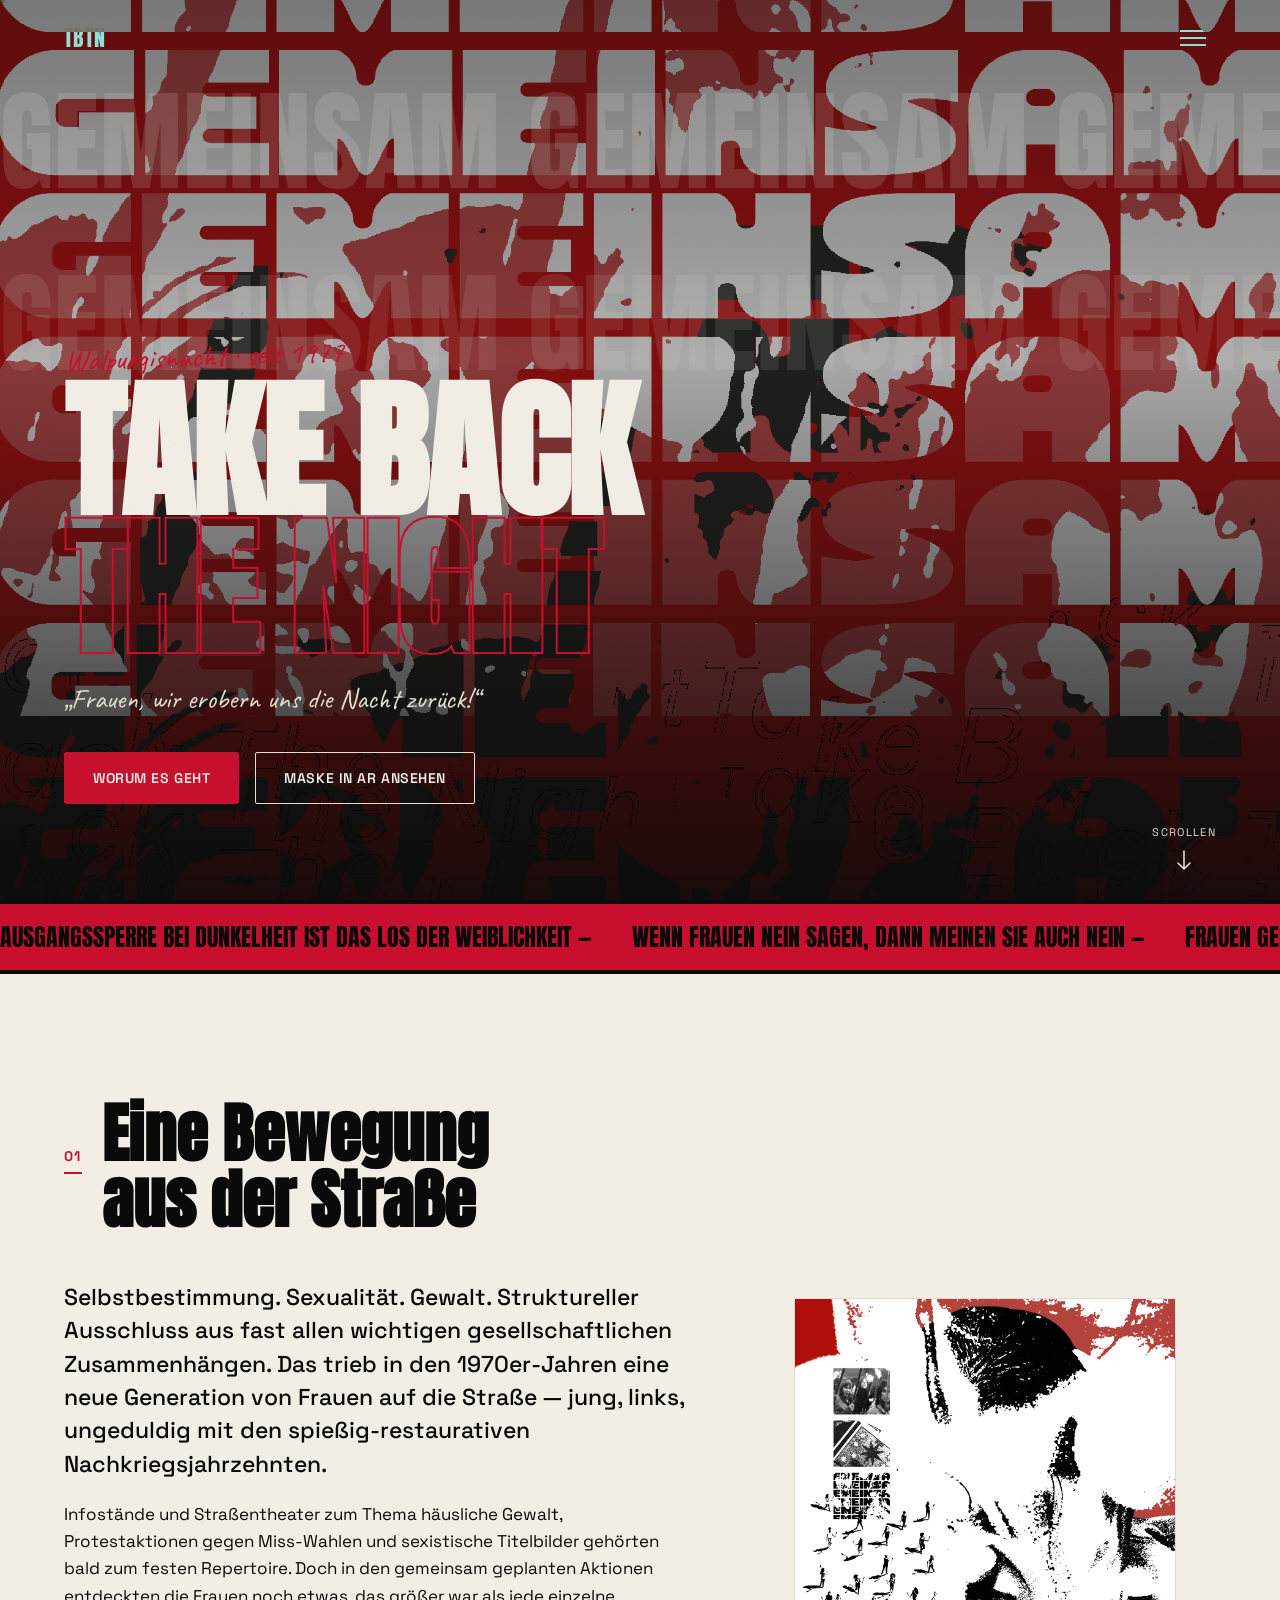
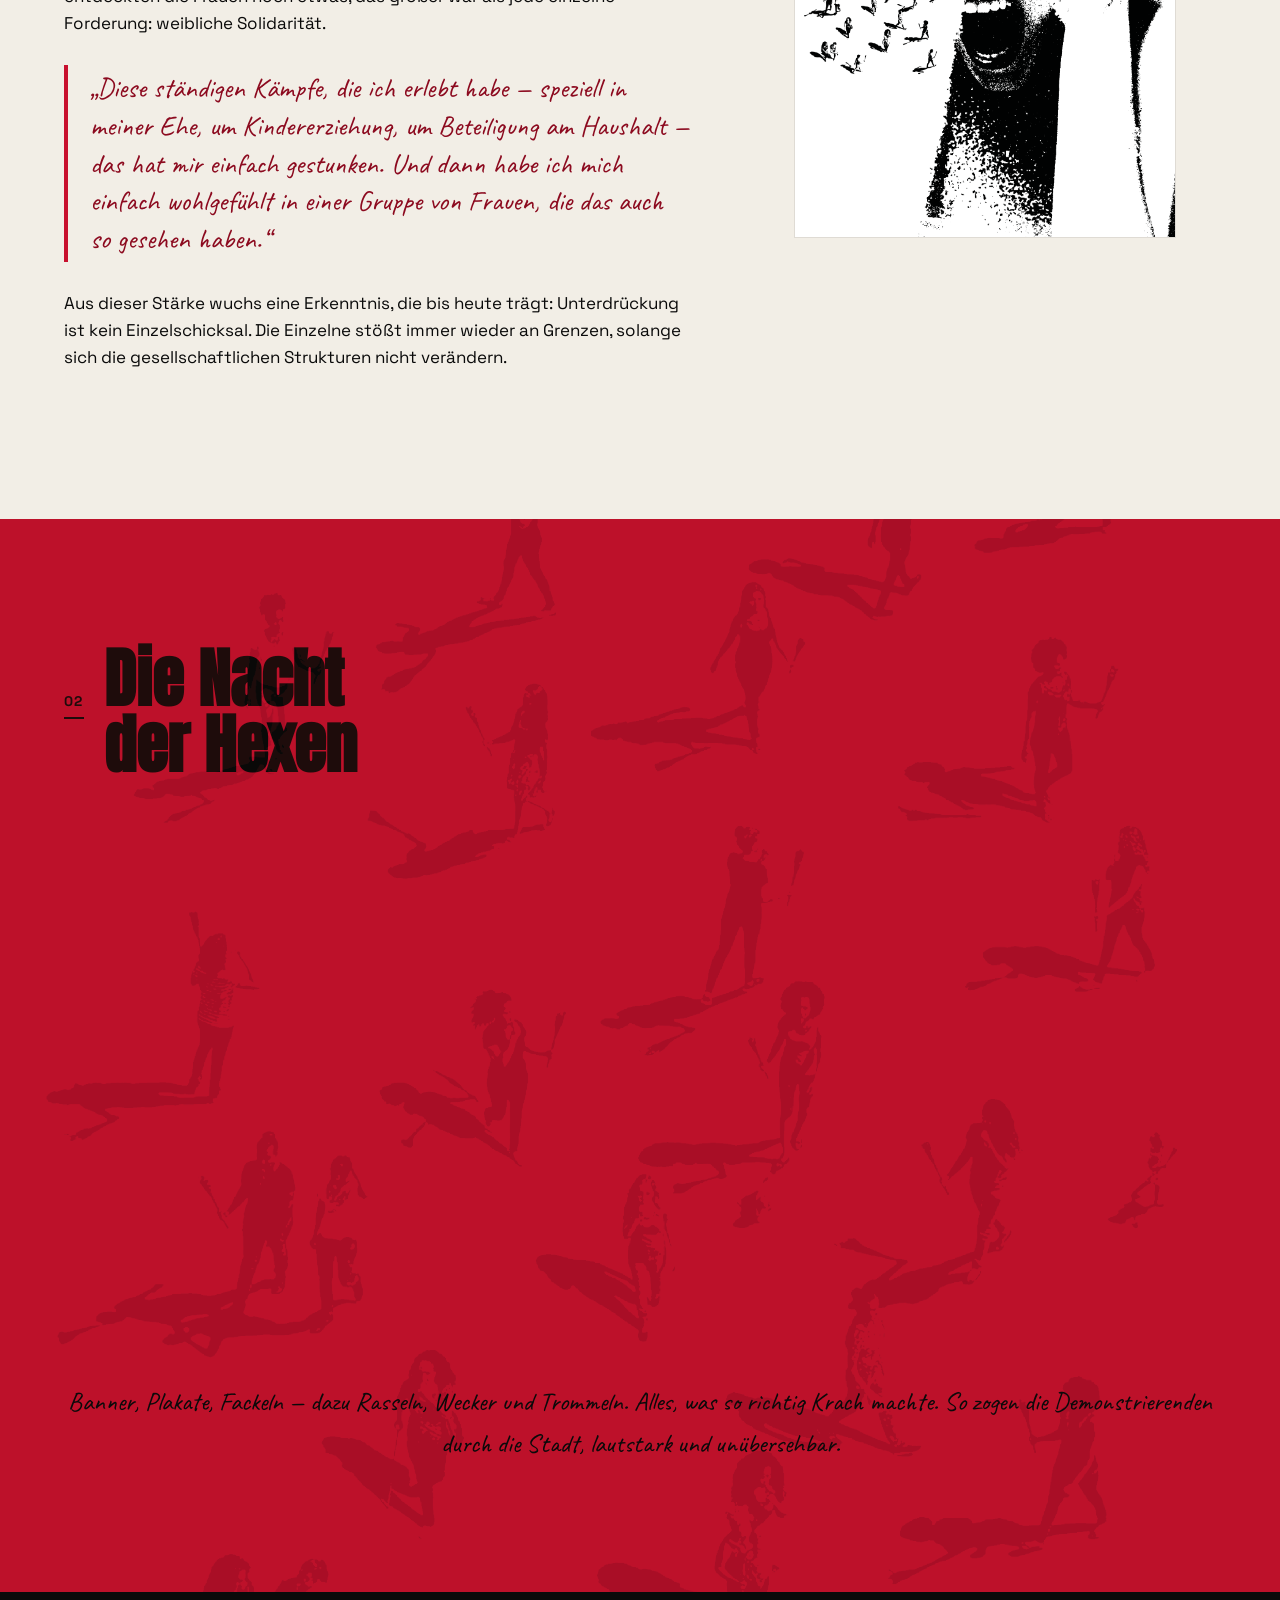
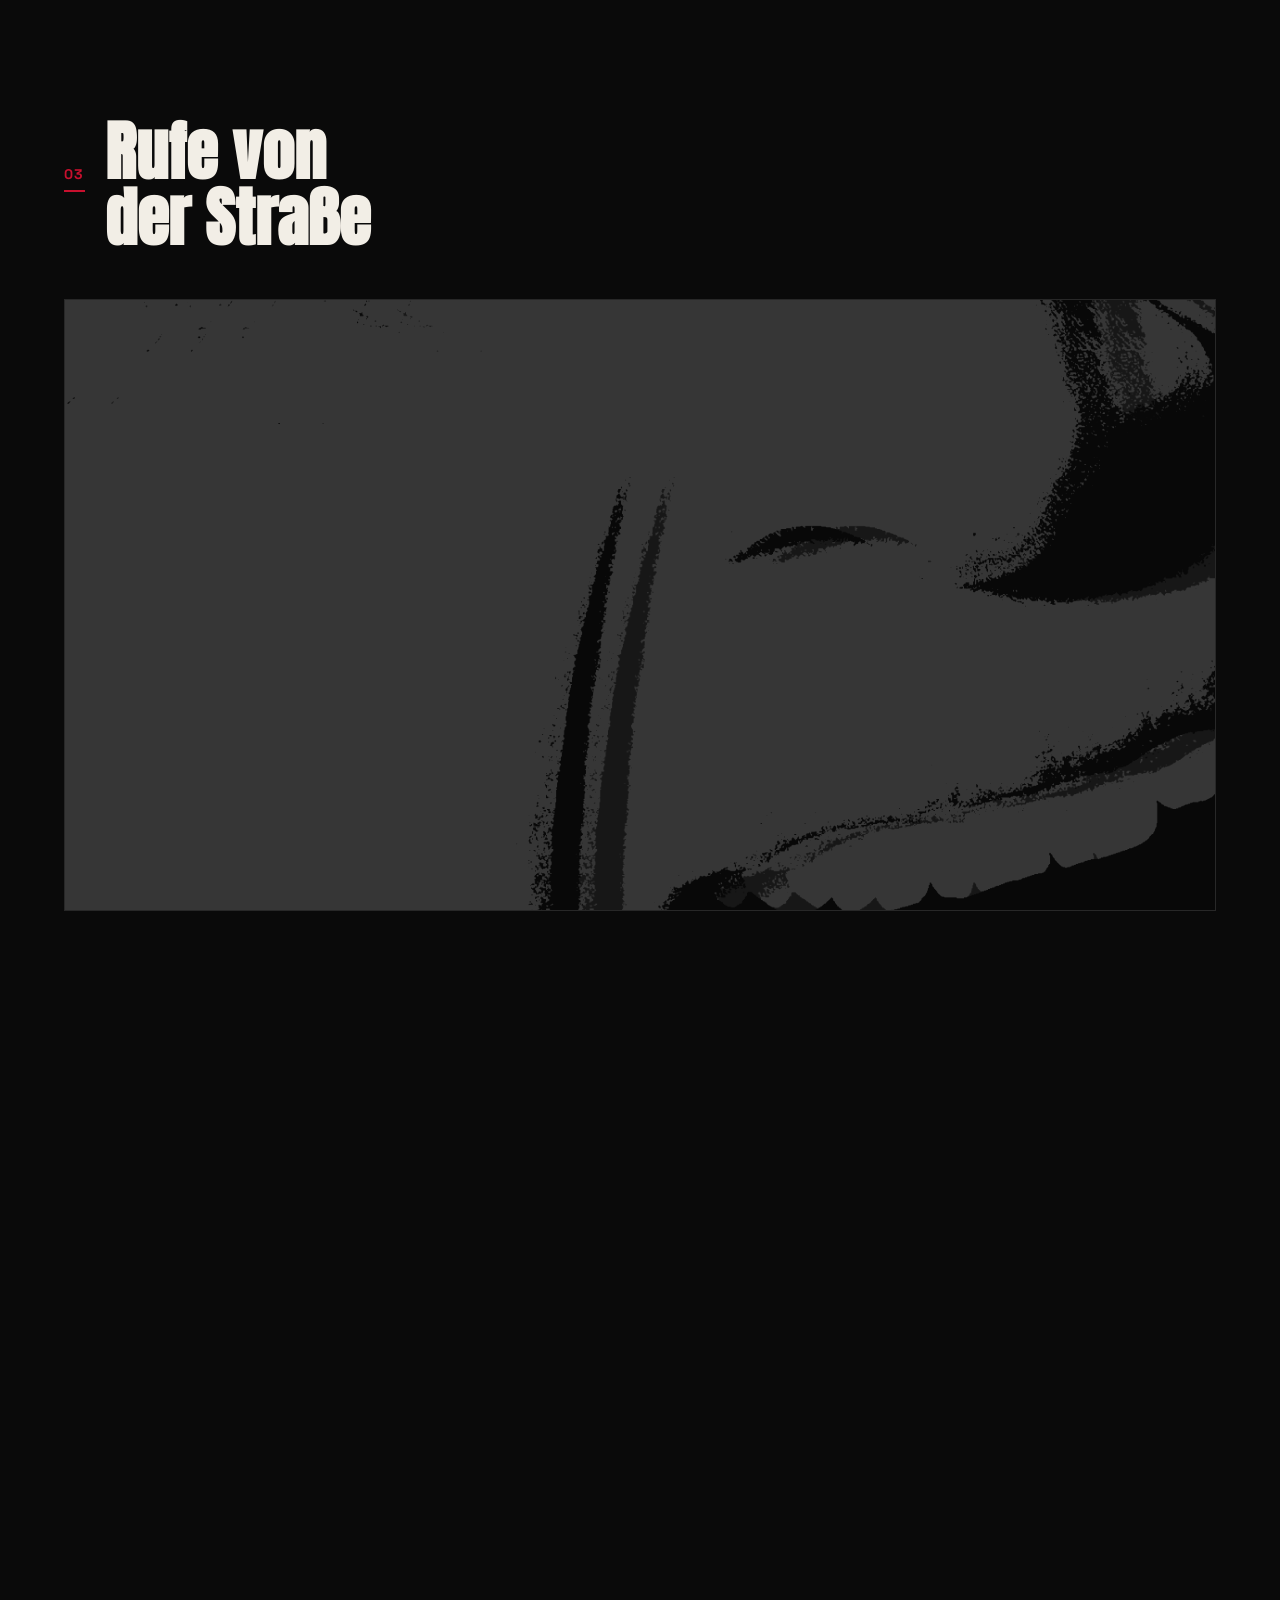
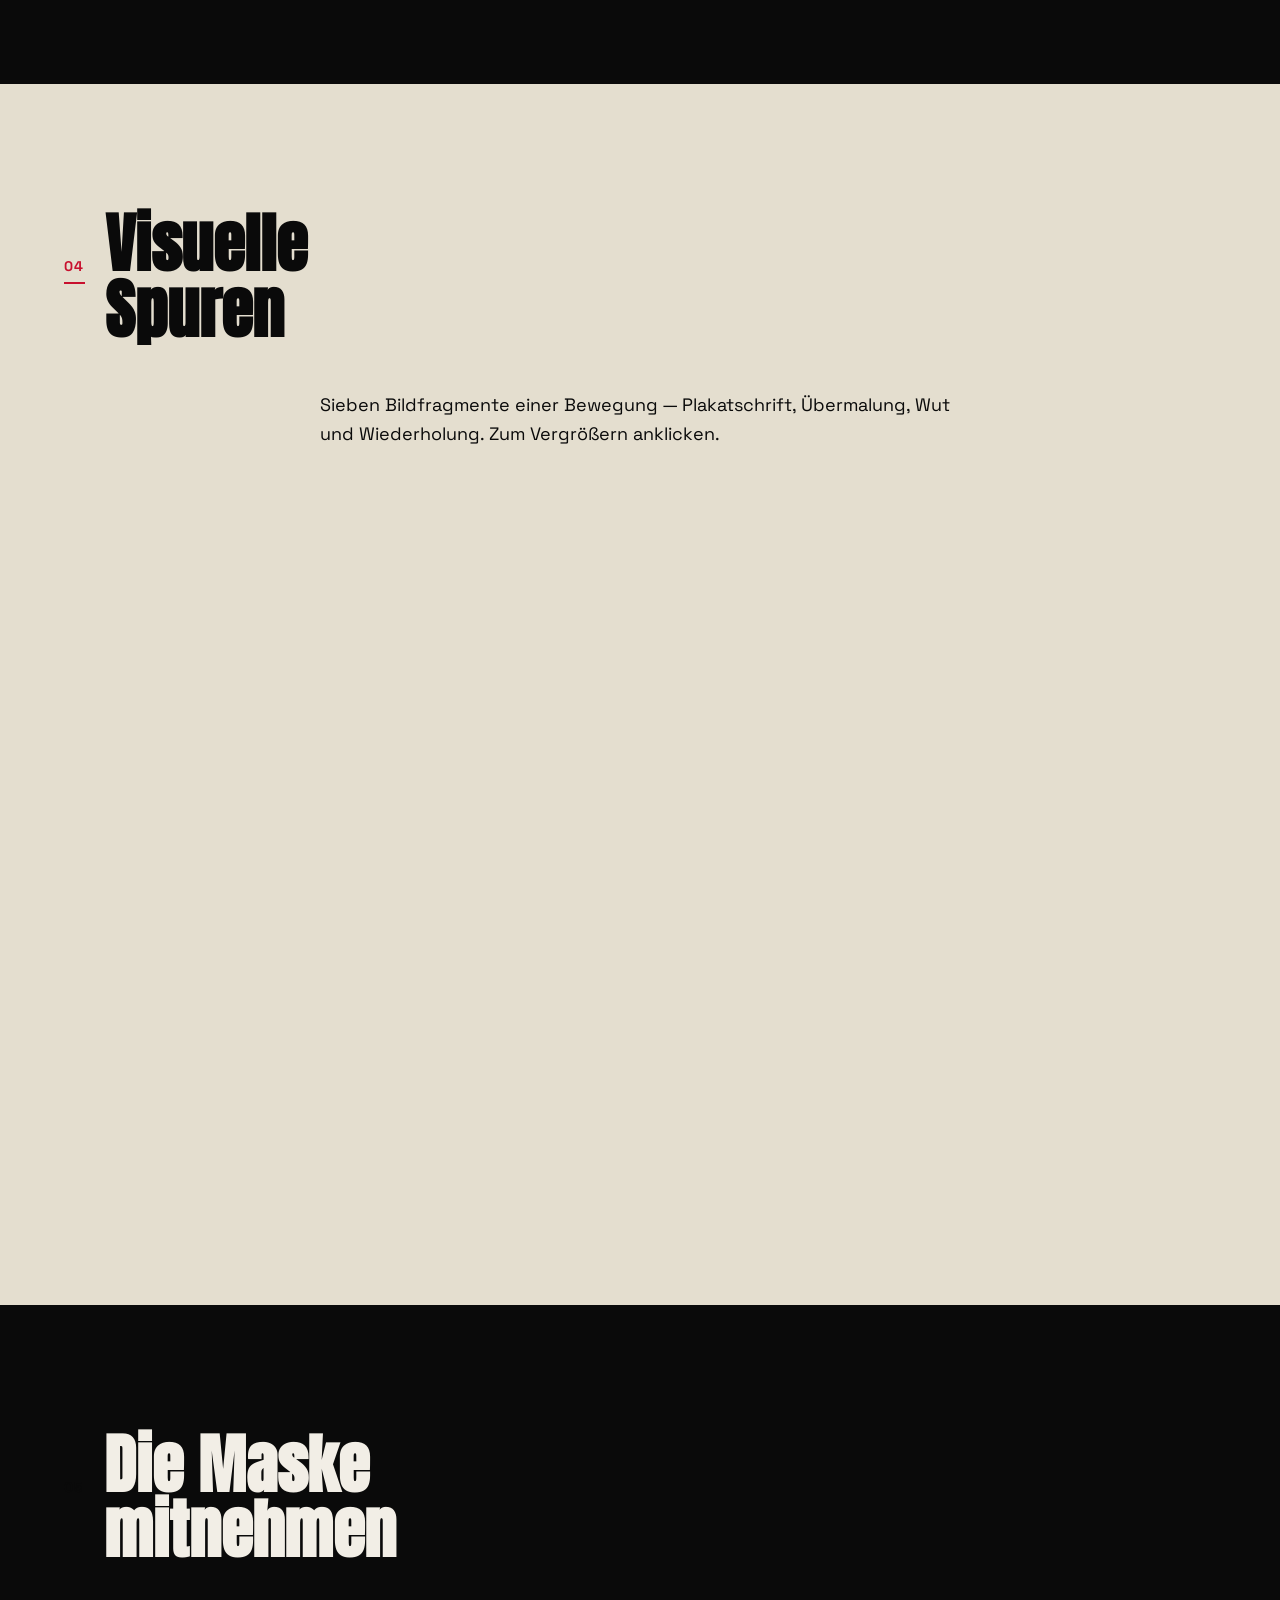
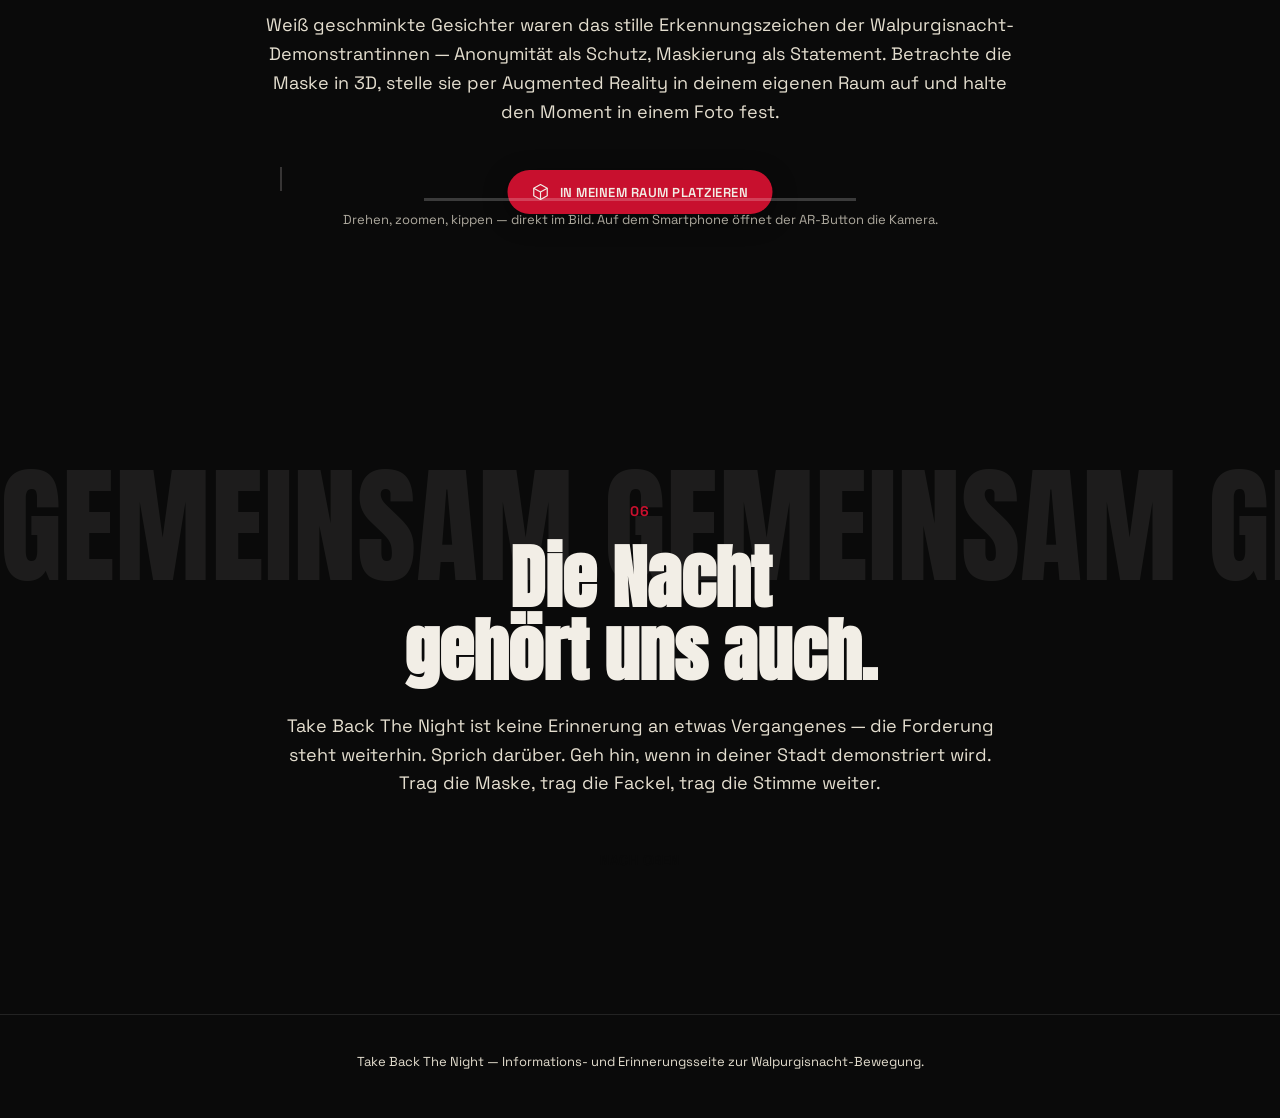
==== take-back-the-night/index.html @ 844054e9 "Add files via upload" ====
<!DOCTYPE html>
<html lang="de">
<head>
<meta charset="UTF-8">
<meta name="viewport" content="width=device-width, initial-scale=1.0">
<title>Take Back The Night — Wir erobern uns die Nacht zurück</title>
<meta name="description" content="Take Back The Night: Eine feministische Protestaktion gegen sexualisierte Gewalt — Information, Geschichte und eine AR-Maske zum Mitnehmen.">

<link rel="preconnect" href="https://fonts.googleapis.com">
<link rel="preconnect" href="https://fonts.gstatic.com" crossorigin>
<link href="https://fonts.googleapis.com/css2?family=Anton&family=Archivo+Black&family=Caveat:wght@600;700&family=Space+Grotesk:wght@400;500;600;700&display=swap" rel="stylesheet">

<link rel="stylesheet" href="css/style.css">

<script type="module" src="https://ajax.googleapis.com/ajax/libs/model-viewer/3.5.0/model-viewer.min.js"></script>
</head>
<body>

<!-- ============ NOISE / GRAIN OVERLAY ============ -->
<div class="grain" aria-hidden="true"></div>

<!-- ============ CUSTOM CURSOR DOT (desktop only, css handles hide) ============ -->
<div class="cursor-dot" aria-hidden="true"></div>

<!-- ============ NAV ============ -->
<header class="site-nav">
  <a href="#top" class="nav-mark">TBTN<span>.</span></a>
  <button class="nav-toggle" id="navToggle" aria-label="Menü öffnen" aria-expanded="false">
    <span></span><span></span><span></span>
  </button>
  <nav class="nav-links" id="navLinks">
    <a href="#geschichte" data-num="01">Geschichte</a>
    <a href="#walpurgis" data-num="02">Walpurgisnacht</a>
    <a href="#stimmen" data-num="03">Stimmen</a>
    <a href="#galerie" data-num="04">Galerie</a>
    <a href="#maske" data-num="05">Die Maske</a>
    <a href="#mitmachen" data-num="06">Mitmachen</a>
  </nav>
</header>

<!-- ============ HERO ============ -->
<section class="hero" id="top">
  <div class="hero-bg" style="background-image:url('assets/W1.png')"></div>
  <div class="hero-bg-tint"></div>

  <div class="hero-stamp-rows" aria-hidden="true">
    <div class="stamp-row">GEMEINSAM&nbsp;GEMEINSAM&nbsp;GEMEINSAM&nbsp;GEMEINSAM&nbsp;</div>
    <div class="stamp-row">GEMEINSAM&nbsp;GEMEINSAM&nbsp;GEMEINSAM&nbsp;GEMEINSAM&nbsp;</div>
  </div>

  <div class="hero-content">
    <p class="hero-eyebrow">Walpurgisnacht · seit 1977</p>
    <h1 class="hero-title">
      <span class="line">TAKE BACK</span>
      <span class="line hero-title-outline">THE NIGHT</span>
    </h1>
    <p class="hero-quote">„Frauen, wir erobern uns die Nacht zurück!“</p>
    <div class="hero-actions">
      <a href="#geschichte" class="btn btn-solid">Worum es geht</a>
      <a href="#maske" class="btn btn-ghost">Maske in AR ansehen</a>
    </div>
  </div>

  <a href="#geschichte" class="scroll-cue" aria-label="Nach unten scrollen">
    <span>Scrollen</span>
    <svg width="14" height="22" viewBox="0 0 14 22" fill="none"><path d="M7 1v18M1 13l6 6 6-6" stroke="currentColor" stroke-width="1.6" stroke-linecap="round" stroke-linejoin="round"/></svg>
  </a>
</section>

<!-- ============ MARQUEE STRIP ============ -->
<div class="marquee" aria-hidden="true">
  <div class="marquee-track">
    <span>AUSGANGSSPERRE BEI DUNKELHEIT IST DAS LOS DER WEIBLICHKEIT —</span>
    <span>WENN FRAUEN NEIN SAGEN, DANN MEINEN SIE AUCH NEIN —</span>
    <span>FRAUEN GEMEINSAM SIND STARK —</span>
    <span>AUSGANGSSPERRE BEI DUNKELHEIT IST DAS LOS DER WEIBLICHKEIT —</span>
    <span>WENN FRAUEN NEIN SAGEN, DANN MEINEN SIE AUCH NEIN —</span>
    <span>FRAUEN GEMEINSAM SIND STARK —</span>
  </div>
</div>

<!-- ============ GESCHICHTE ============ -->
<section class="section section-dark" id="geschichte">
  <div class="section-head">
    <span class="section-num">01</span>
    <h2 class="section-title">Eine Bewegung<br>aus der Straße</h2>
  </div>

  <div class="content-grid">
    <div class="content-text">
      <p class="lead">Selbstbestimmung. Sexualität. Gewalt. Struktureller Ausschluss aus fast allen wichtigen gesellschaftlichen Zusammenhängen. Das trieb in den 1970er-Jahren eine neue Generation von Frauen auf die Straße — jung, links, ungeduldig mit den spießig-restaurativen Nachkriegsjahrzehnten.</p>
      <p>Infostände und Straßentheater zum Thema häusliche Gewalt, Protestaktionen gegen Miss-Wahlen und sexistische Titelbilder gehörten bald zum festen Repertoire. Doch in den gemeinsam geplanten Aktionen entdeckten die Frauen noch etwas, das größer war als jede einzelne Forderung: weibliche Solidarität.</p>
      <blockquote class="inline-quote">
        „Diese ständigen Kämpfe, die ich erlebt habe — speziell in meiner Ehe, um Kindererziehung, um Beteiligung am Haushalt — das hat mir einfach gestunken. Und dann habe ich mich einfach wohlgefühlt in einer Gruppe von Frauen, die das auch so gesehen haben.“
      </blockquote>
      <p>Aus dieser Stärke wuchs eine Erkenntnis, die bis heute trägt: Unterdrückung ist kein Einzelschicksal. Die Einzelne stößt immer wieder an Grenzen, solange sich die gesellschaftlichen Strukturen nicht verändern.</p>
    </div>
    <figure class="content-image">
      <img src="assets/W3.png" alt="Schwarz-weiße Collage mit Fackelträgerinnen, Sternsymbolen und einem schreienden Gesicht — Symbolik der Protestbewegung">
    </figure>
  </div>
</section>

<!-- ============ WALPURGIS ============ -->
<section class="section section-red" id="walpurgis">
  <div class="walpurgis-bg" style="background-image:url('assets/W6.png')"></div>

  <div class="section-head light">
    <span class="section-num">02</span>
    <h2 class="section-title">Die Nacht<br>der Hexen</h2>
  </div>

  <div class="walpurgis-grid">
    <div class="walpurgis-text">
      <p class="lead">In der Walpurgisnacht — der Nacht der Hexen auf dem Blocksberg — ziehen seit 1977 tausende Frauen gegen Vergewaltigung und sexuelle Belästigung durch die Straßen. Mit Fackeln, Kerzen und weiß bemalten Gesichtern.</p>
      <p>Schon im Aberglauben des ausgehenden Mittelalters konnte diese Nacht für Frauen, die allein das Haus verließen, zum Verhängnis werden: Sie wurden als Hexen verbrannt. 1977 landete niemand mehr auf dem Scheiterhaufen — aber ein nächtlicher Ausflug „allein“ galt immer noch als riskant. Bis heute.</p>
      <p>Die Idee, provokant als „Hexen“ verkleidet unter dem Motto <em>Take Back the Night</em> durch die Straßen zu ziehen, kam ursprünglich aus den USA — und fand 1977 in der BRD zum ersten Mal zur Walpurgisnacht ihren Weg auf die deutsche Straße.</p>
      <p>In Frankfurt setzten sich Frauen handfest zur Wehr: Pöbelnde Männer wurden kurzerhand in die Flucht geschlagen. Die Flugblätter der Frauenzentren waren ernst gemeint — und wurden ernst genommen.</p>
    </div>

    <div class="walpurgis-banners">
      <div class="banner-card">Wenn Frauen NEIN sagen,<br>dann meinen sie auch NEIN!</div>
      <div class="banner-card banner-card-dark">Ausgangssperre bei Dunkelheit<br>ist das Los der Weiblichkeit!</div>
      <div class="banner-card">Frauen, wir erobern<br>uns die Nacht zurück!</div>
    </div>
  </div>

  <p class="walpurgis-detail">Banner, Plakate, Fackeln — dazu Rasseln, Wecker und Trommeln. Alles, was so richtig Krach machte. So zogen die Demonstrierenden durch die Stadt, lautstark und unübersehbar.</p>
</section>

<!-- ============ STIMMEN (CHANTS) ============ -->
<section class="section section-black" id="stimmen">
  <div class="section-head">
    <span class="section-num">03</span>
    <h2 class="section-title">Rufe von<br>der Straße</h2>
  </div>

  <div class="chants-wrap">
    <div class="chant-bg-image" style="background-image:url('assets/W5.png')"></div>
    <div class="chant-list">
      <p class="chant-line">„Wir sind Frauen, wir sind viele,<br>wir haben die Schnauze voll!“</p>
      <p class="chant-line">„Frauen, hört ihr Frauen schrein,<br>lasst sie nicht allein!“</p>
      <p class="chant-line">„Frauen gemeinsam sind stark!“</p>
      <p class="chant-line">„Frauen, wir erobern uns<br>die Nacht zurück!“</p>
    </div>
  </div>

  <div class="content-grid reverse">
    <figure class="content-image">
      <img src="assets/W4.png" alt="Porträt einer Person mit erschöpftem, kämpferischem Gesichtsausdruck in Rot, Schwarz und Hauttönen">
    </figure>
    <div class="content-text">
      <p class="lead">Frauen tanzten und sangen voll Wut und Leidenschaft auf der Straße. Schwarz gekleidet, mit weiß geschminkten Gesichtern, zogen sie gegen Gewalt und Unterdrückung durch die nächtliche Stadt.</p>
      <p>Eng umschlungen mit der besten Freundin oder der Geliebten trotzten sie der weit verbreiteten Homophobie der Straße. An öffentlichen Orten erhoben viele von ihnen zum ersten Mal überhaupt ihre Stimme.</p>
      <p>Frau war jung, antiautoritär, links — und verstand sich als Patriarchatskritikerin der ersten Stunde. Der gemeinsame Auftritt war kein Zufall, sondern Strategie: laut sein, sichtbar sein, nicht mehr allein sein.</p>
    </div>
  </div>
</section>

<!-- ============ GALERIE ============ -->
<section class="section section-gallery" id="galerie">
  <div class="section-head">
    <span class="section-num">04</span>
    <h2 class="section-title">Visuelle<br>Spuren</h2>
  </div>
  <p class="gallery-intro">Sieben Bildfragmente einer Bewegung — Plakatschrift, Übermalung, Wut und Wiederholung. Zum Vergrößern anklicken.</p>

  <div class="gallery-grid">
    <button class="gallery-item gallery-item-tall" data-full="assets/W1.png" data-caption="GEMEINSAM — Plakatraster über einer Fackelträgerin, übermalt mit „Reclaim The Night“-Schriftzügen.">
      <img src="assets/W1.png" alt="Plakatraster GEMEINSAM mit Fackelträgerin und Walpurgisnacht-Schriftzug">
    </button>
    <button class="gallery-item" data-full="assets/W2.png" data-caption="„Reclaim the Night“ — handschriftliche Parolen und Skizzen auf Rot, darunter „Schnauze voll“.">
      <img src="assets/W2.png" alt="Handschriftliche rote Collage mit dem Schriftzug Reclaim the Night">
    </button>
    <button class="gallery-item" data-full="assets/W4.png" data-caption="Porträt in Rot, Schwarz und Hauttönen — Ausdruck von Erschöpfung und Widerstand.">
      <img src="assets/W4.png" alt="Porträt eines Gesichts in Rot-Schwarz-Beige">
    </button>
    <button class="gallery-item" data-full="assets/W6.png" data-caption="Demonstrantinnen mit Fackeln, von oben gesehen — ein Strom roter Silhouetten.">
      <img src="assets/W6.png" alt="Silhouetten von Demonstrantinnen mit Fackeln auf rotem Grund">
    </button>
    <button class="gallery-item gallery-item-tall" data-full="assets/W3.png" data-caption="Schreiender Mund, archivarische Fotografien und tanzende Silhouetten — Wut trifft Geschichte.">
      <img src="assets/W3.png" alt="Collage mit schreiendem Mund, historischem Foto und tanzenden Figuren">
    </button>
    <button class="gallery-item" data-full="assets/W5.png" data-caption="Close-up eines Gesichts im Schrei — Linien aus Rot und Schwarz.">
      <img src="assets/W5.png" alt="Nahaufnahme eines schreienden Gesichts in Rot und Schwarz">
    </button>
    <button class="gallery-item" data-full="assets/W7.png" data-caption="GEMEINSAM, in Schwarz auf Weiß wiederholt — ein Gesicht löst sich aus dem Textraster.">
      <img src="assets/W7.png" alt="Schwarzweißes Plakatraster GEMEINSAM mit Gesichtssilhouette">
    </button>
  </div>
</section>

<!-- ============ DIE MASKE / AR ============ -->
<section class="section section-mask" id="maske">
  <div class="section-head light">
    <span class="section-num">05</span>
    <h2 class="section-title">Die Maske<br>mitnehmen</h2>
  </div>

  <p class="mask-intro">Weiß geschminkte Gesichter waren das stille Erkennungszeichen der Walpurgisnacht-Demonstrantinnen — Anonymität als Schutz, Maskierung als Statement. Betrachte die Maske in 3D, stelle sie per Augmented Reality in deinem eigenen Raum auf und halte den Moment in einem Foto fest.</p>

  <div class="mask-viewer-frame">
    <model-viewer
      id="maskViewer"
      class="mask-model-viewer"
      src="assets/Mask1.glb"
      ios-src="assets/Mask1.usdz"
      alt="3D-Modell einer weißen Protest-Maske"
      ar
      ar-modes="webxr scene-viewer quick-look"
      camera-controls
      touch-action="pan-y"
      shadow-intensity="1"
      exposure="0.95"
      environment-image="neutral"
      auto-rotate
      rotation-per-second="18deg"
      interaction-prompt="none"
      poster="assets/W5.png"
    >
      <button slot="ar-button" id="customArButton" class="ar-button">
        <svg width="18" height="18" viewBox="0 0 24 24" fill="none"><path d="M12 2 21 7v10l-9 5-9-5V7l9-5Z" stroke="currentColor" stroke-width="1.6" stroke-linejoin="round"/><path d="M12 12v9M3 7l9 5 9-5" stroke="currentColor" stroke-width="1.6" stroke-linejoin="round"/></svg>
        <span>In meinem Raum platzieren</span>
      </button>

      <div class="mv-progress-bar" slot="progress-bar">
        <div class="mv-progress-fill"></div>
      </div>
    </model-viewer>

    <div class="mask-hint" id="arHint">
      Drehen, zoomen, kippen — direkt im Bild. Auf dem Smartphone öffnet der AR-Button die Kamera.
    </div>
  </div>

  <!-- Capture controls, only meaningful once AR is active -->
  <div class="capture-bar" id="captureBar" hidden>
    <button class="btn btn-solid capture-btn" id="captureBtn">
      <svg width="16" height="16" viewBox="0 0 24 24" fill="none"><path d="M4 8h3l1.5-2h7L17 8h3a2 2 0 0 1 2 2v9a2 2 0 0 1-2 2H4a2 2 0 0 1-2-2v-9a2 2 0 0 1 2-2Z" stroke="currentColor" stroke-width="1.6" stroke-linejoin="round"/><circle cx="12" cy="14" r="3.2" stroke="currentColor" stroke-width="1.6"/></svg>
      Foto aufnehmen
    </button>
    <p class="capture-note" id="captureNote"></p>
  </div>

  <!-- Photo result overlay -->
  <div class="photo-overlay" id="photoOverlay" hidden>
    <div class="photo-card">
      <img id="photoResult" alt="Aufgenommenes Foto der platzierten Maske">
      <div class="photo-actions">
        <a class="btn btn-solid" id="downloadPhoto" download="take-back-the-night-maske.png">Foto herunterladen</a>
        <button class="btn btn-ghost" id="closePhoto">Schließen</button>
      </div>
    </div>
  </div>
</section>

<!-- ============ MITMACHEN / OUTRO ============ -->
<section class="section section-outro" id="mitmachen">
  <div class="outro-stamp-rows" aria-hidden="true">
    <div class="stamp-row">GEMEINSAM&nbsp;GEMEINSAM&nbsp;GEMEINSAM&nbsp;</div>
  </div>
  <div class="outro-content">
    <p class="section-num">06</p>
    <h2 class="outro-title">Die Nacht<br>gehört uns auch.</h2>
    <p class="outro-text">Take Back The Night ist keine Erinnerung an etwas Vergangenes — die Forderung steht weiterhin. Sprich darüber. Geh hin, wenn in deiner Stadt demonstriert wird. Trag die Maske, trag die Fackel, trag die Stimme weiter.</p>
    <a href="#top" class="btn btn-ghost btn-ghost-light">Nach oben</a>
  </div>
</section>

<!-- ============ LIGHTBOX ============ -->
<div class="lightbox" id="lightbox" hidden>
  <button class="lightbox-close" id="lightboxClose" aria-label="Schließen">✕</button>
  <figure class="lightbox-figure">
    <img id="lightboxImg" src="" alt="">
    <figcaption id="lightboxCaption"></figcaption>
  </figure>
</div>

<footer class="site-footer">
  <p>Take Back The Night — Informations- und Erinnerungsseite zur Walpurgisnacht-Bewegung.</p>
</footer>

<script src="js/main.js"></script>
</body>
</html>
---- take-back-the-night/css/style.css ----
/* ============================================================
   TAKE BACK THE NIGHT — Design Tokens
   ============================================================ */
:root {
  --red:        #C8102E;
  --red-deep:   #8C0A1F;
  --black:      #0A0A0A;
  --black-soft: #161414;
  --paper:      #F2EEE6;
  --paper-dim:  #E4DECF;

  --font-display: 'Anton', 'Archivo Black', sans-serif;
  --font-body:    'Space Grotesk', sans-serif;
  --font-hand:    'Caveat', cursive;

  --container: 1180px;
  --gutter: clamp(20px, 5vw, 64px);

  --ease: cubic-bezier(.22,.61,.36,1);
}

* { box-sizing: border-box; }
html { scroll-behavior: smooth; }

@media (prefers-reduced-motion: reduce) {
  html { scroll-behavior: auto; }
  *, *::before, *::after { animation-duration: .001ms !important; animation-iteration-count: 1 !important; transition-duration: .001ms !important; scroll-behavior: auto !important; }
}

body {
  margin: 0;
  background: var(--paper);
  color: var(--black);
  font-family: var(--font-body);
  font-size: 17px;
  line-height: 1.6;
  overflow-x: hidden;
  -webkit-font-smoothing: antialiased;
}

img { max-width: 100%; display: block; }
a { color: inherit; text-decoration: none; }
button { font-family: inherit; cursor: pointer; background: none; border: none; color: inherit; }
em { font-style: italic; color: var(--red); }

::selection { background: var(--red); color: var(--paper); }

:focus-visible {
  outline: 3px solid var(--red);
  outline-offset: 3px;
}

/* ============================================================
   GRAIN / TEXTURE OVERLAY
   ============================================================ */
.grain {
  position: fixed;
  inset: 0;
  pointer-events: none;
  z-index: 999;
  opacity: .05;
  mix-blend-mode: multiply;
  background-image: url("data:image/svg+xml,%3Csvg xmlns='http://www.w3.org/2000/svg' width='160' height='160'%3E%3Cfilter id='n'%3E%3CfeTurbulence type='fractalNoise' baseFrequency='0.9' numOctaves='2' stitchTiles='stitch'/%3E%3C/filter%3E%3Crect width='100%25' height='100%25' filter='url(%23n)'/%3E%3C/svg%3E");
}

/* custom cursor only on fine pointers */
.cursor-dot {
  display: none;
}
@media (hover: hover) and (pointer: fine) {
  .cursor-dot {
    display: block;
    position: fixed;
    top: 0; left: 0;
    width: 10px; height: 10px;
    background: var(--red);
    border-radius: 50%;
    pointer-events: none;
    z-index: 998;
    transform: translate(-50%, -50%);
    transition: transform .12s var(--ease), opacity .2s;
    mix-blend-mode: difference;
  }
}

/* ============================================================
   NAV
   ============================================================ */
.site-nav {
  position: fixed;
  top: 0; left: 0; right: 0;
  z-index: 200;
  display: flex;
  align-items: center;
  justify-content: space-between;
  padding: 20px var(--gutter);
  mix-blend-mode: difference;
}

.nav-mark {
  font-family: var(--font-display);
  font-size: 22px;
  letter-spacing: 0.02em;
  color: var(--paper);
}
.nav-mark span { color: var(--red); mix-blend-mode: normal; }

.nav-toggle {
  display: flex;
  flex-direction: column;
  gap: 5px;
  padding: 10px;
  z-index: 210;
}
.nav-toggle span {
  width: 26px; height: 2px;
  background: var(--paper);
  transition: transform .3s var(--ease), opacity .3s var(--ease);
}
.nav-toggle[aria-expanded="true"] span:nth-child(1) { transform: translateY(7px) rotate(45deg); }
.nav-toggle[aria-expanded="true"] span:nth-child(2) { opacity: 0; }
.nav-toggle[aria-expanded="true"] span:nth-child(3) { transform: translateY(-7px) rotate(-45deg); }

.nav-links {
  position: fixed;
  inset: 0;
  background: var(--black);
  display: flex;
  flex-direction: column;
  align-items: flex-start;
  justify-content: center;
  gap: 6px;
  padding: 0 var(--gutter);
  transform: translateY(-100%);
  transition: transform .5s var(--ease);
  z-index: 150;
  mix-blend-mode: normal;
}
.nav-links.open { transform: translateY(0); }

.nav-links a {
  font-family: var(--font-display);
  font-size: clamp(36px, 8vw, 72px);
  color: var(--paper);
  position: relative;
  padding: 4px 0;
  transition: color .25s var(--ease);
}
.nav-links a::before {
  content: attr(data-num);
  font-family: var(--font-body);
  font-size: 14px;
  color: var(--red);
  margin-right: 16px;
  vertical-align: super;
}
.nav-links a:hover { color: var(--red); }

/* ============================================================
   HERO
   ============================================================ */
.hero {
  position: relative;
  min-height: 100vh;
  display: flex;
  align-items: flex-end;
  overflow: hidden;
  background: var(--black);
}

.hero-bg {
  position: absolute;
  inset: 0;
  background-size: cover;
  background-position: center 15%;
  filter: grayscale(0.1) contrast(1.1);
}
.hero-bg-tint {
  position: absolute;
  inset: 0;
  background: linear-gradient(180deg, rgba(10,10,10,.55) 0%, rgba(10,10,10,.35) 40%, rgba(10,10,10,.92) 100%);
}

.hero-stamp-rows {
  position: absolute;
  top: 6%;
  left: 0;
  width: 100%;
  opacity: .14;
  color: var(--paper);
  font-family: var(--font-display);
  font-size: clamp(40px, 9vw, 110px);
  white-space: nowrap;
  letter-spacing: 0.01em;
  pointer-events: none;
}
.stamp-row { animation: scrollLeft 38s linear infinite; }
.stamp-row:nth-child(2) { animation-duration: 52s; animation-direction: reverse; opacity: .7; margin-top: 6px; }
@keyframes scrollLeft {
  from { transform: translateX(0); }
  to { transform: translateX(-50%); }
}

.hero-content {
  position: relative;
  z-index: 5;
  padding: 0 var(--gutter) 96px;
  max-width: 920px;
}

.hero-eyebrow {
  font-family: var(--font-hand);
  color: var(--red);
  font-size: clamp(22px, 3vw, 30px);
  margin: 0 0 8px;
  transform: rotate(-2deg);
}

.hero-title {
  margin: 0;
  font-family: var(--font-display);
  line-height: 0.92;
  color: var(--paper);
}
.hero-title .line {
  display: block;
  font-size: clamp(56px, 13vw, 150px);
  letter-spacing: -0.01em;
}
.hero-title-outline {
  color: transparent;
  -webkit-text-stroke: 2px var(--red);
  text-stroke: 2px var(--red);
}

.hero-quote {
  font-family: var(--font-hand);
  font-size: clamp(20px, 2.6vw, 28px);
  color: var(--paper-dim);
  margin: 18px 0 30px;
}

.hero-actions {
  display: flex;
  gap: 16px;
  flex-wrap: wrap;
}

.btn {
  display: inline-flex;
  align-items: center;
  gap: 8px;
  padding: 14px 28px;
  font-family: var(--font-body);
  font-weight: 600;
  font-size: 14px;
  letter-spacing: 0.04em;
  text-transform: uppercase;
  border-radius: 2px;
  transition: transform .25s var(--ease), background .25s var(--ease), color .25s var(--ease), border-color .25s var(--ease);
}
.btn-solid {
  background: var(--red);
  color: var(--paper);
  border: 1px solid var(--red);
}
.btn-solid:hover { background: var(--paper); color: var(--red); transform: translateY(-2px); }

.btn-ghost {
  border: 1px solid var(--paper-dim);
  color: var(--paper);
}
.btn-ghost:hover { background: var(--paper); color: var(--black); transform: translateY(-2px); }

.btn-ghost-light {
  border: 1px solid var(--black);
  color: var(--black);
}
.btn-ghost-light:hover { background: var(--black); color: var(--paper); }

.scroll-cue {
  position: absolute;
  bottom: 28px;
  right: var(--gutter);
  z-index: 5;
  color: var(--paper-dim);
  display: flex;
  flex-direction: column;
  align-items: center;
  gap: 8px;
  font-size: 11px;
  letter-spacing: 0.12em;
  text-transform: uppercase;
}
.scroll-cue svg { animation: bob 1.8s ease-in-out infinite; }
@keyframes bob { 0%,100% { transform: translateY(0); } 50% { transform: translateY(6px); } }

/* ============================================================
   MARQUEE
   ============================================================ */
.marquee {
  background: var(--red);
  overflow: hidden;
  padding: 14px 0;
  border-top: 4px solid var(--black);
  border-bottom: 4px solid var(--black);
}
.marquee-track {
  display: flex;
  white-space: nowrap;
  animation: scrollLeft 30s linear infinite;
  width: max-content;
}
.marquee-track span {
  font-family: var(--font-display);
  font-size: clamp(16px, 2.2vw, 24px);
  color: var(--black);
  padding-right: 2.5rem;
}

/* ============================================================
   SECTION SCAFFOLDING
   ============================================================ */
.section {
  position: relative;
  padding: clamp(64px, 10vw, 130px) var(--gutter);
}
.section-dark   { background: var(--paper); color: var(--black); }
.section-black  { background: var(--black); color: var(--paper); }
.section-red    { background: var(--red); color: var(--black); overflow: hidden; }
.section-gallery{ background: var(--paper-dim); color: var(--black); }
.section-mask   { background: var(--black); color: var(--paper); }
.section-outro  { background: var(--black); color: var(--paper); text-align: center; overflow: hidden; }

.section-head {
  max-width: var(--container);
  margin: 0 auto 48px;
  display: flex;
  align-items: baseline;
  gap: 20px;
}
.section-num {
  font-family: var(--font-body);
  font-weight: 700;
  font-size: 14px;
  color: var(--red);
  letter-spacing: 0.1em;
  border-bottom: 2px solid var(--red);
  padding-bottom: 4px;
}
.section-head.light .section-num { color: var(--black); border-color: var(--black); }

.section-title {
  font-family: var(--font-display);
  font-size: clamp(34px, 6vw, 64px);
  line-height: 1.02;
  margin: 0;
}

/* ============================================================
   CONTENT GRID (text + image)
   ============================================================ */
.content-grid {
  max-width: var(--container);
  margin: 0 auto;
  display: grid;
  grid-template-columns: 1.15fr 0.85fr;
  gap: clamp(32px, 5vw, 72px);
  align-items: start;
}
.content-grid.reverse { grid-template-columns: 0.85fr 1.15fr; }
.content-grid.reverse .content-text { order: 2; }
.content-grid.reverse .content-image { order: 1; }

.content-text .lead {
  font-size: clamp(19px, 2vw, 23px);
  font-weight: 500;
  line-height: 1.45;
}
.content-text p { margin: 0 0 20px; }

.inline-quote {
  margin: 28px 0;
  padding: 4px 0 4px 22px;
  border-left: 4px solid var(--red);
  font-family: var(--font-hand);
  font-size: clamp(22px, 2.4vw, 28px);
  line-height: 1.35;
  color: var(--red-deep);
}
.section-black .inline-quote { color: var(--red); }

.content-image img {
  width: 100%;
  border: 1px solid rgba(0,0,0,.08);
}
.section-black .content-image img { border-color: rgba(255,255,255,.12); }

/* ============================================================
   WALPURGIS SECTION
   ============================================================ */
.section-red { isolation: isolate; }
.walpurgis-bg {
  position: absolute;
  inset: 0;
  background-size: cover;
  background-position: center;
  opacity: .16;
  z-index: 0;
  filter: grayscale(0.3);
}
.walpurgis-grid {
  position: relative;
  z-index: 1;
  max-width: var(--container);
  margin: 0 auto;
  display: grid;
  grid-template-columns: 1.3fr 0.7fr;
  gap: clamp(32px, 5vw, 64px);
}
.walpurgis-text p { margin: 0 0 20px; }
.walpurgis-text .lead { font-size: clamp(19px, 2vw, 23px); font-weight: 500; }

.walpurgis-banners {
  display: flex;
  flex-direction: column;
  gap: 18px;
}
.banner-card {
  background: var(--black);
  color: var(--paper);
  font-family: var(--font-display);
  font-size: clamp(18px, 2.2vw, 24px);
  line-height: 1.25;
  padding: 26px 22px;
  border: 3px solid var(--black);
  transform: rotate(-1.2deg);
}
.banner-card-dark {
  background: var(--paper);
  color: var(--black);
  transform: rotate(1deg);
}
.banner-card:nth-child(3) { transform: rotate(-0.6deg); }

.walpurgis-detail {
  position: relative;
  z-index: 1;
  max-width: var(--container);
  margin: 56px auto 0;
  font-family: var(--font-hand);
  font-size: clamp(20px, 2.4vw, 26px);
  text-align: center;
}

/* ============================================================
   STIMMEN / CHANTS
   ============================================================ */
.chants-wrap {
  position: relative;
  max-width: var(--container);
  margin: 0 auto 72px;
  border: 1px solid rgba(255,255,255,.12);
  padding: clamp(40px, 6vw, 80px) clamp(20px, 5vw, 56px);
  overflow: hidden;
}
.chant-bg-image {
  position: absolute;
  inset: 0;
  background-size: cover;
  background-position: center;
  opacity: .18;
  filter: grayscale(1) contrast(1.2);
}
.chant-list {
  position: relative;
  z-index: 1;
  display: flex;
  flex-direction: column;
  gap: clamp(20px, 3vw, 34px);
}
.chant-line {
  font-family: var(--font-display);
  font-size: clamp(24px, 4vw, 44px);
  line-height: 1.15;
  margin: 0;
  color: var(--paper);
}
.chant-line:nth-child(odd) { color: var(--red); }

/* ============================================================
   GALERIE
   ============================================================ */
.gallery-intro {
  max-width: var(--container);
  margin: 0 auto 40px;
  font-size: 18px;
  max-width: 640px;
}
.gallery-grid {
  max-width: var(--container);
  margin: 0 auto;
  display: grid;
  grid-template-columns: repeat(4, 1fr);
  grid-auto-rows: 220px;
  gap: 14px;
}
.gallery-item {
  position: relative;
  overflow: hidden;
  border: 1px solid rgba(0,0,0,.1);
  grid-row: span 1;
}
.gallery-item-tall { grid-row: span 2; }
.gallery-item img {
  width: 100%;
  height: 100%;
  object-fit: cover;
  transition: transform .5s var(--ease), filter .4s var(--ease);
}
.gallery-item:hover img { transform: scale(1.06); }
.gallery-item::after {
  content: "+";
  position: absolute;
  top: 10px; right: 10px;
  width: 30px; height: 30px;
  display: flex; align-items: center; justify-content: center;
  background: var(--red);
  color: var(--paper);
  font-size: 18px;
  border-radius: 50%;
  opacity: 0;
  transform: scale(0.6);
  transition: opacity .25s var(--ease), transform .25s var(--ease);
}
.gallery-item:hover::after { opacity: 1; transform: scale(1); }

@media (max-width: 880px) {
  .gallery-grid { grid-template-columns: repeat(2, 1fr); grid-auto-rows: 200px; }
}

/* ============================================================
   LIGHTBOX
   ============================================================ */
.lightbox {
  position: fixed;
  inset: 0;
  z-index: 500;
  background: rgba(10,10,10,.94);
  display: flex;
  align-items: center;
  justify-content: center;
  padding: 40px var(--gutter);
}
.lightbox[hidden] { display: none; }
.lightbox-close {
  position: absolute;
  top: 24px; right: var(--gutter);
  font-size: 22px;
  color: var(--paper);
  width: 44px; height: 44px;
  border: 1px solid var(--paper-dim);
  border-radius: 50%;
}
.lightbox-figure {
  margin: 0;
  max-width: 900px;
  max-height: 88vh;
}
.lightbox-figure img {
  max-height: 72vh;
  width: auto;
  margin: 0 auto;
  object-fit: contain;
}
.lightbox-figure figcaption {
  color: var(--paper-dim);
  font-size: 14px;
  margin-top: 16px;
  text-align: center;
  max-width: 640px;
}

/* ============================================================
   MASK / AR SECTION
   ============================================================ */
.mask-intro {
  max-width: 760px;
  margin: 0 auto 40px;
  text-align: center;
  font-size: 18px;
  color: var(--paper-dim);
}
.mask-viewer-frame {
  max-width: 720px;
  margin: 0 auto;
  position: relative;
}
.mask-model-viewer {
  width: 100%;
  height: clamp(380px, 60vh, 560px);
  background-color: var(--black-soft);
  border: 1px solid rgba(255,255,255,.14);
  --poster-color: transparent;
}

.ar-button {
  position: absolute;
  bottom: 16px;
  left: 50%;
  transform: translateX(-50%);
  display: inline-flex;
  align-items: center;
  gap: 10px;
  padding: 13px 24px;
  background: var(--red);
  color: var(--paper);
  font-family: var(--font-body);
  font-weight: 600;
  font-size: 13px;
  letter-spacing: 0.04em;
  text-transform: uppercase;
  border-radius: 30px;
  box-shadow: 0 6px 24px rgba(0,0,0,.4);
  transition: transform .2s var(--ease), background .2s var(--ease);
}
.ar-button:hover { background: var(--paper); color: var(--red); transform: translateX(-50%) translateY(-2px); }
.ar-button:not(:focus-visible) { outline: none; }

/* model-viewer's built in progress bar */
.mv-progress-bar {
  display: block;
  width: 60%;
  height: 3px;
  background: rgba(255,255,255,.2);
  margin: 0 auto;
  position: absolute;
  top: 50%;
  left: 20%;
}
.mv-progress-fill {
  width: 0%;
  height: 100%;
  background: var(--red);
}
model-viewer[loaded] .mv-progress-bar { display: none; }

.mask-hint {
  text-align: center;
  font-size: 13px;
  color: var(--paper-dim);
  margin-top: 16px;
  opacity: .75;
}

.capture-bar {
  max-width: 720px;
  margin: 24px auto 0;
  display: flex;
  flex-direction: column;
  align-items: center;
  gap: 10px;
}
.capture-bar[hidden] { display: none; }
.capture-btn { display: inline-flex; }
.capture-note {
  font-size: 13px;
  color: var(--paper-dim);
  margin: 0;
  text-align: center;
  max-width: 460px;
}

.photo-overlay {
  position: fixed;
  inset: 0;
  z-index: 600;
  background: rgba(10,10,10,.92);
  display: flex;
  align-items: center;
  justify-content: center;
  padding: 24px;
}
.photo-overlay[hidden] { display: none; }
.photo-card {
  background: var(--paper);
  padding: 16px 16px 20px;
  max-width: 480px;
  width: 100%;
  border-radius: 4px;
}
.photo-card img {
  width: 100%;
  border-radius: 2px;
  margin-bottom: 16px;
}
.photo-actions {
  display: flex;
  gap: 10px;
  justify-content: center;
  flex-wrap: wrap;
}
.photo-actions .btn-solid { color: var(--paper); }
.photo-actions .btn-ghost { color: var(--black); border-color: var(--black); }
.photo-actions .btn-ghost:hover { background: var(--black); color: var(--paper); }

/* ============================================================
   OUTRO
   ============================================================ */
.outro-stamp-rows {
  position: absolute;
  top: 10%;
  left: 0;
  width: 100%;
  opacity: .08;
  color: var(--paper);
  font-family: var(--font-display);
  font-size: clamp(40px, 10vw, 130px);
  white-space: nowrap;
  pointer-events: none;
}
.outro-content {
  position: relative;
  z-index: 1;
  max-width: 720px;
  margin: 0 auto;
}
.outro-content .section-num {
  color: var(--red);
  border: none;
}
.outro-title {
  font-family: var(--font-display);
  font-size: clamp(38px, 6vw, 70px);
  line-height: 1.05;
  margin: 14px 0 24px;
}
.outro-text {
  color: var(--paper-dim);
  font-size: 18px;
  margin-bottom: 36px;
}

/* ============================================================
   FOOTER
   ============================================================ */
.site-footer {
  background: var(--black);
  color: var(--paper-dim);
  text-align: center;
  font-size: 13px;
  padding: 24px var(--gutter) 32px;
  border-top: 1px solid rgba(255,255,255,.1);
}

/* ============================================================
   SCROLL-REVEAL
   ============================================================ */
.reveal {
  opacity: 0;
  transform: translateY(28px);
  transition: opacity .7s var(--ease), transform .7s var(--ease);
}
.reveal.is-visible {
  opacity: 1;
  transform: translateY(0);
}

/* ============================================================
   RESPONSIVE
   ============================================================ */
@media (max-width: 900px) {
  .content-grid,
  .content-grid.reverse,
  .walpurgis-grid {
    grid-template-columns: 1fr;
  }
  .content-grid.reverse .content-text,
  .content-grid.reverse .content-image { order: initial; }
  .walpurgis-banners { margin-top: 12px; }
}

@media (max-width: 600px) {
  body { font-size: 16px; }
  .hero-content { padding-bottom: 64px; }
  .section { padding: 56px var(--gutter); }
}
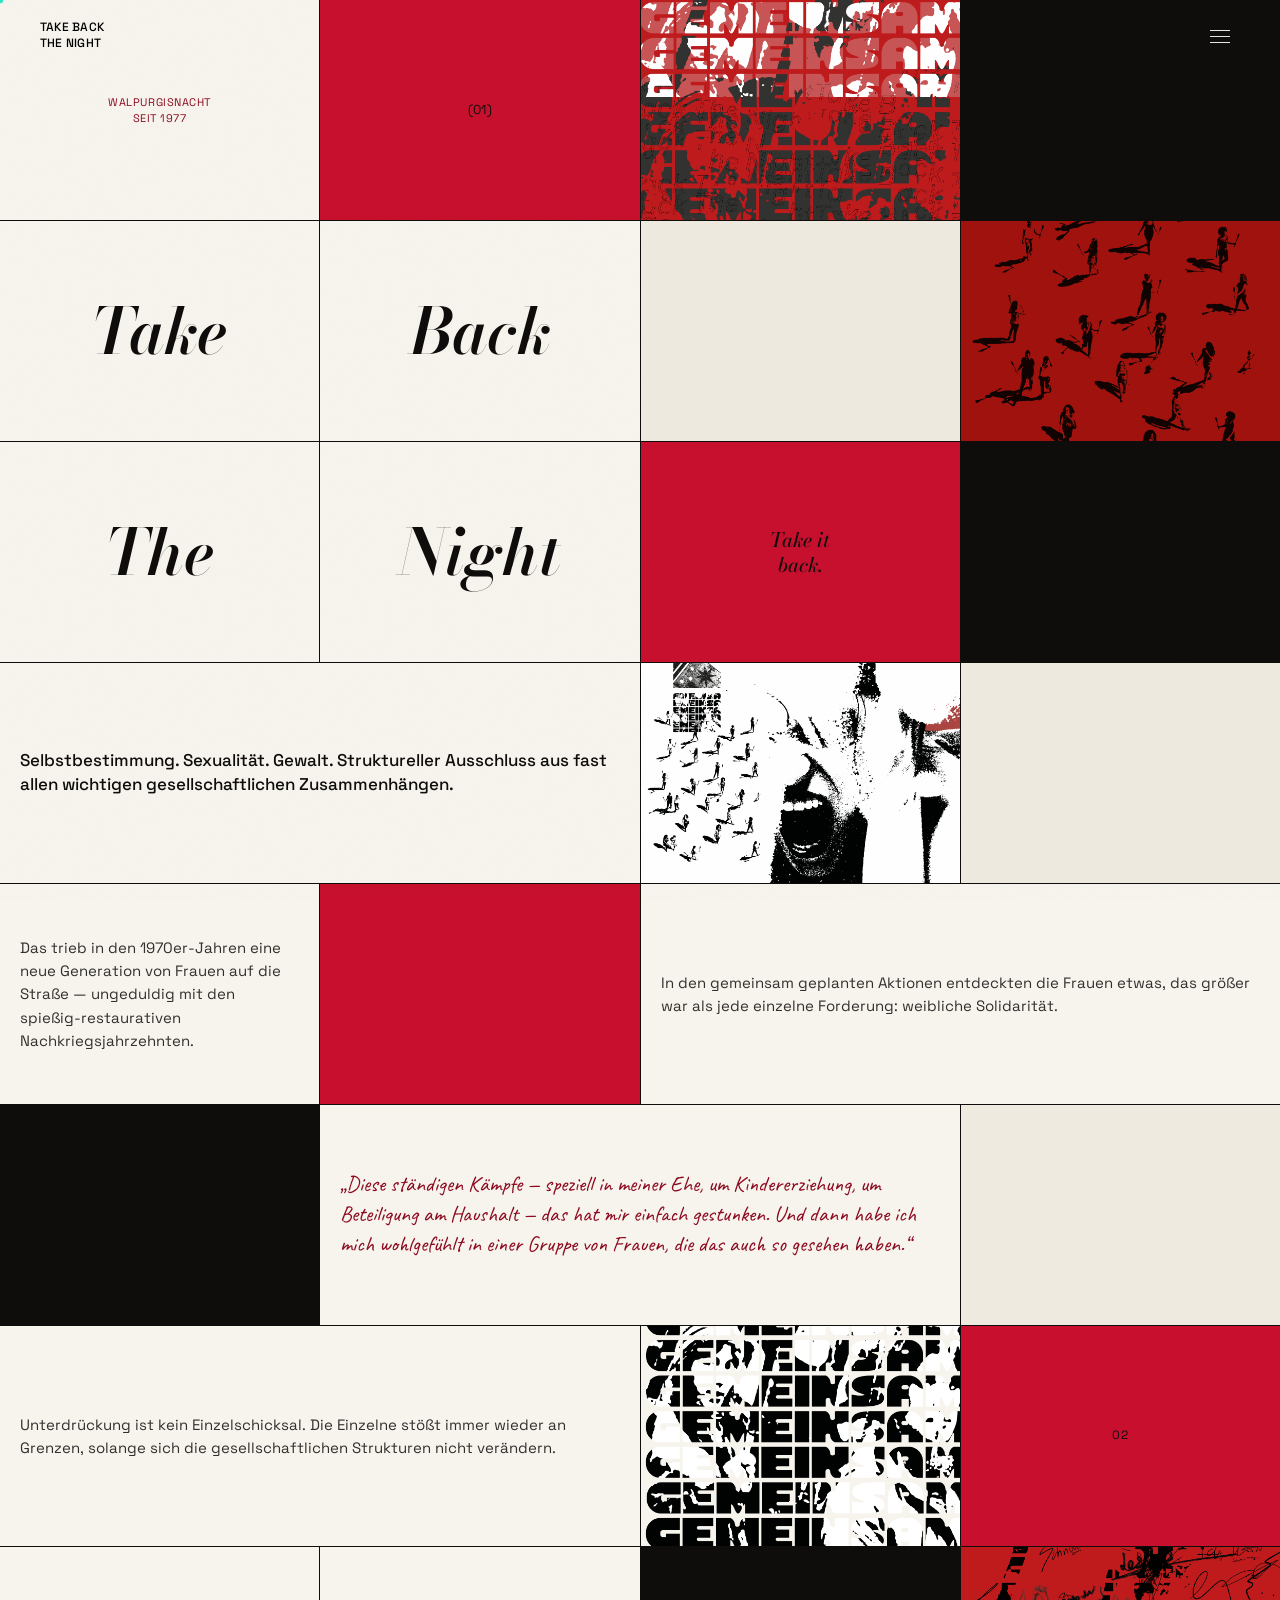
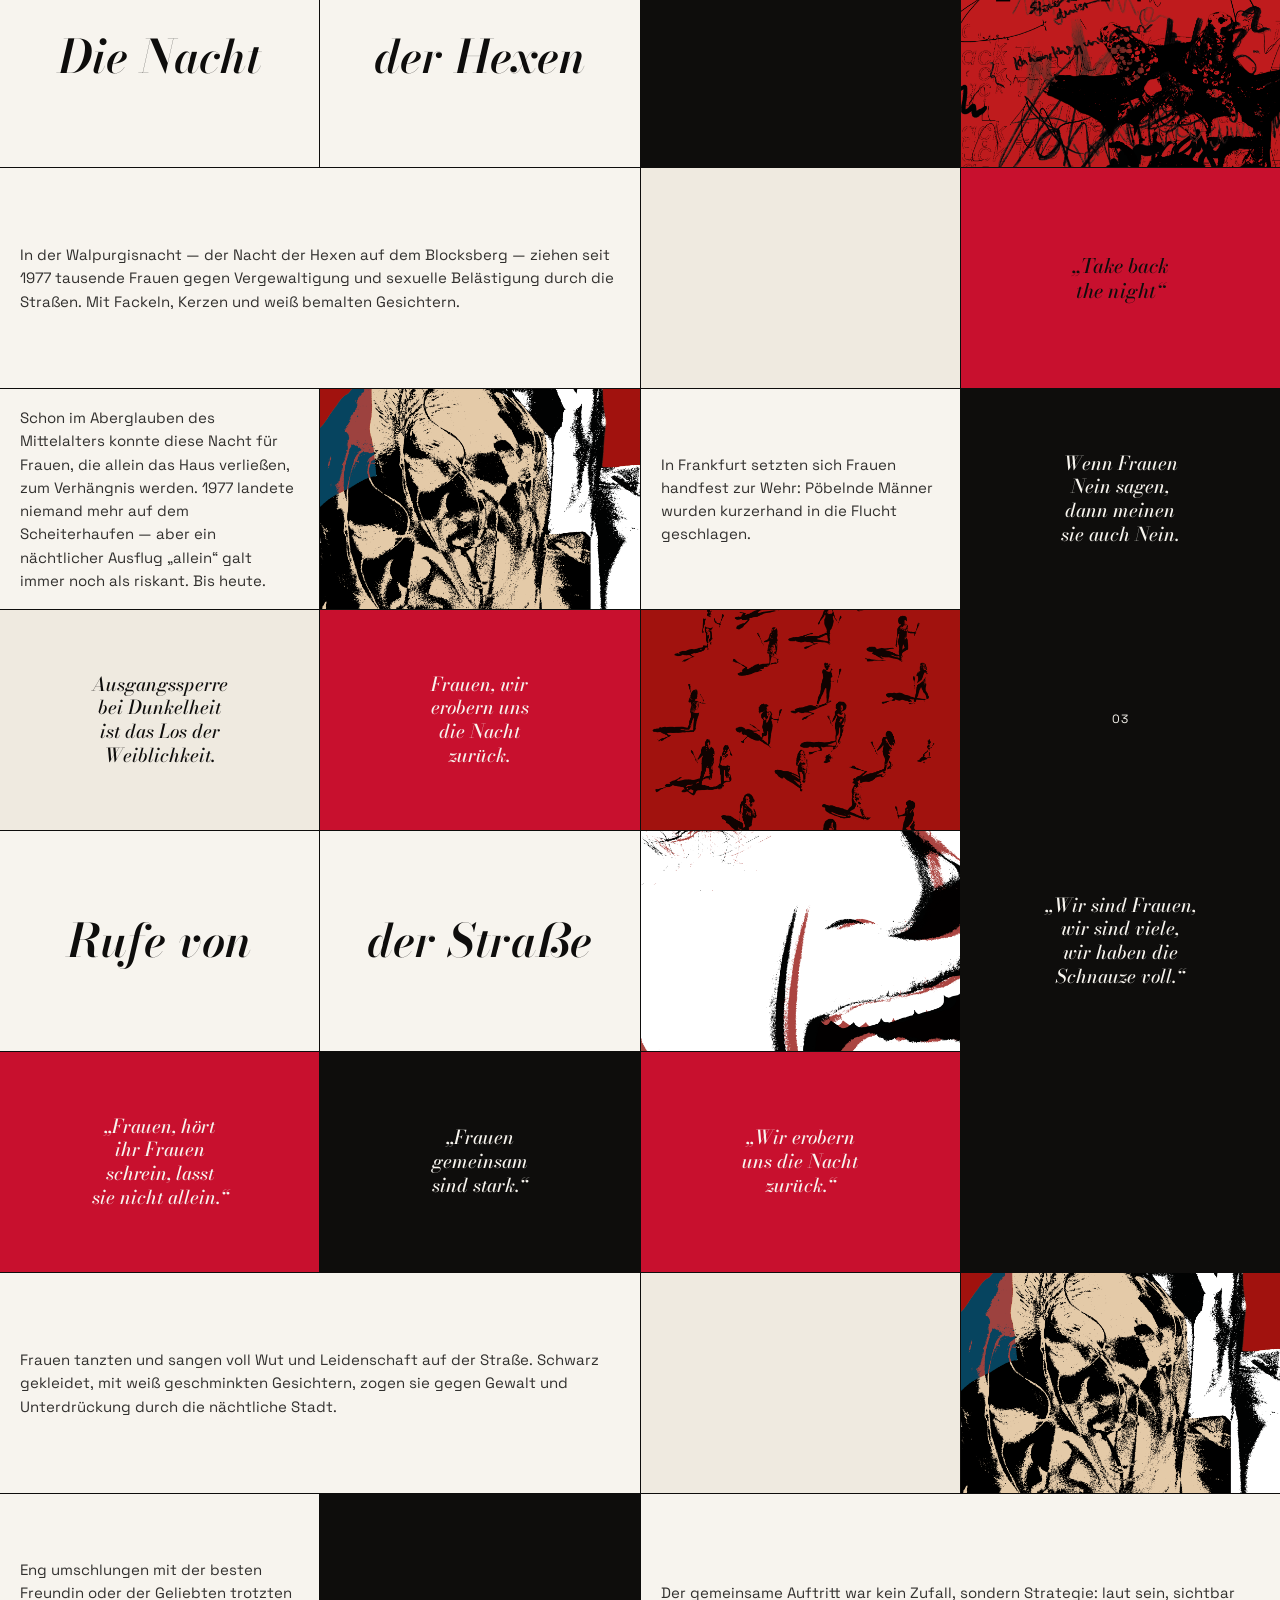
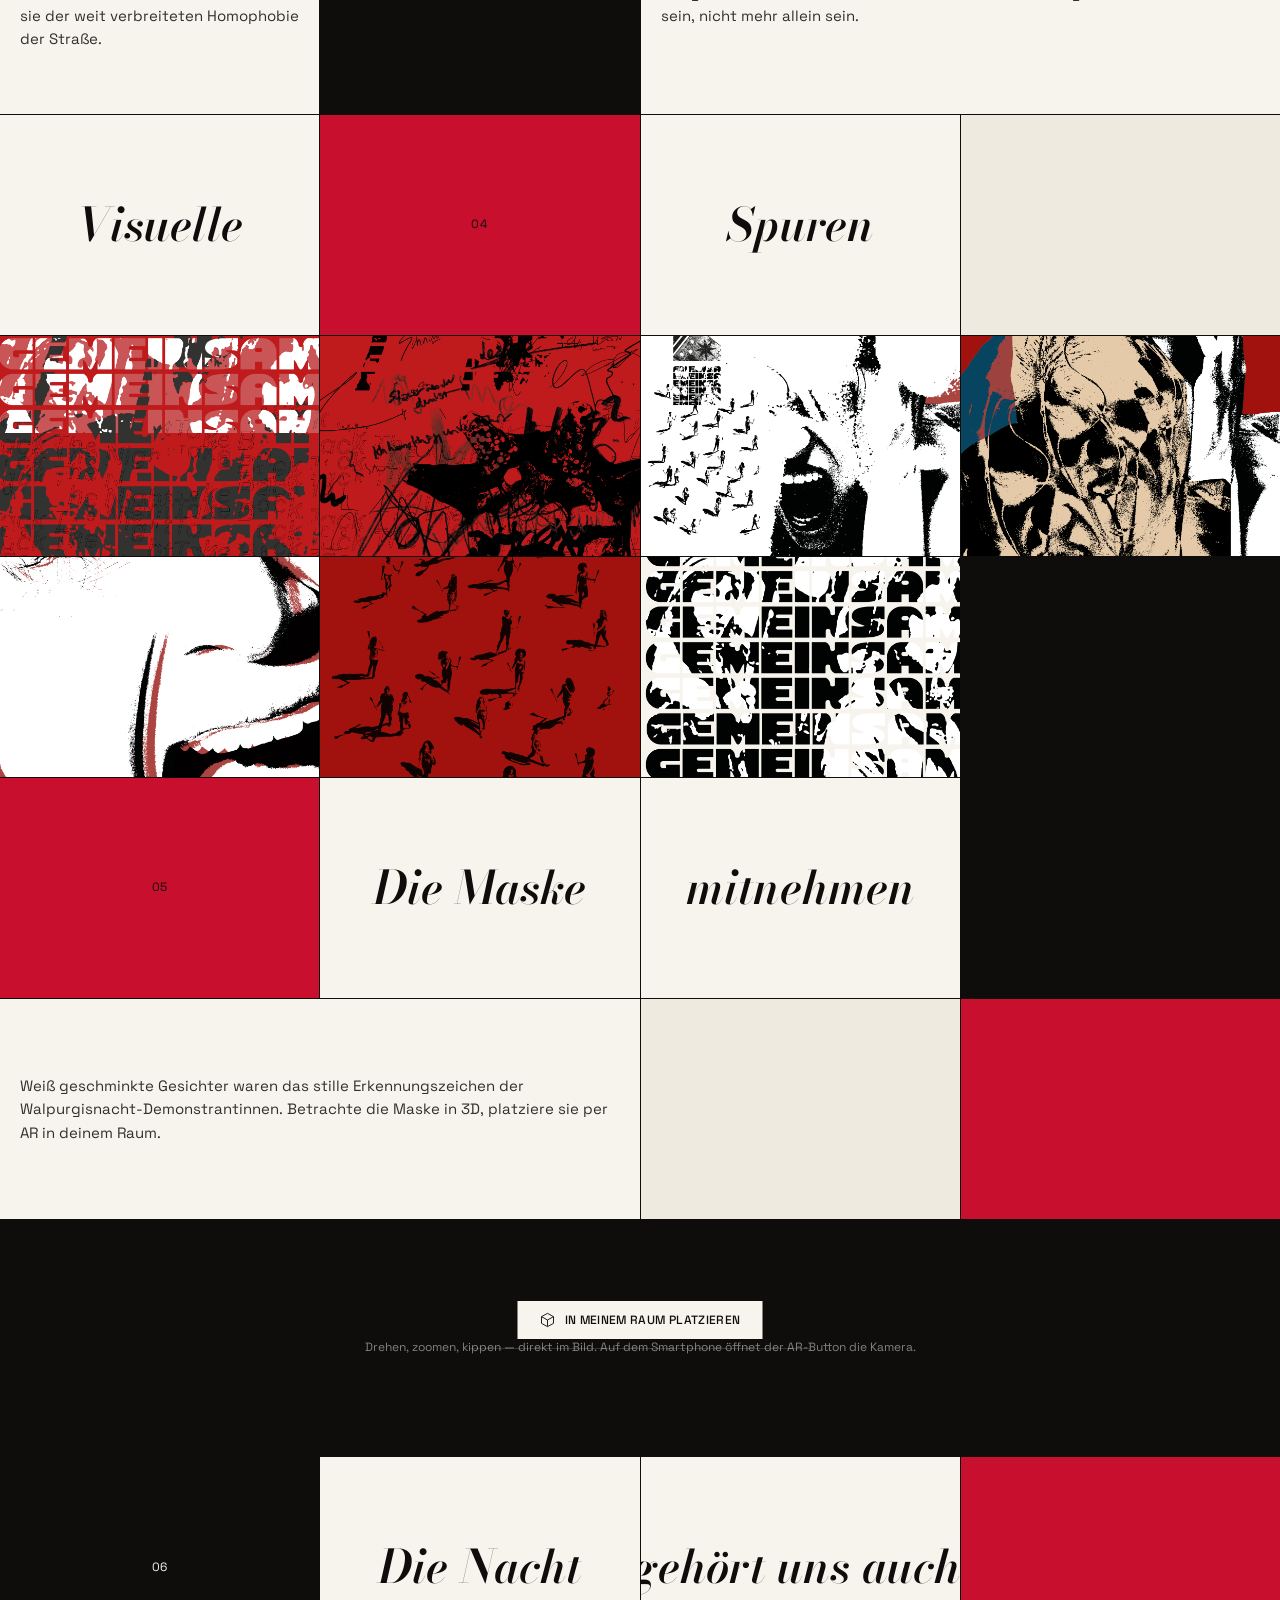
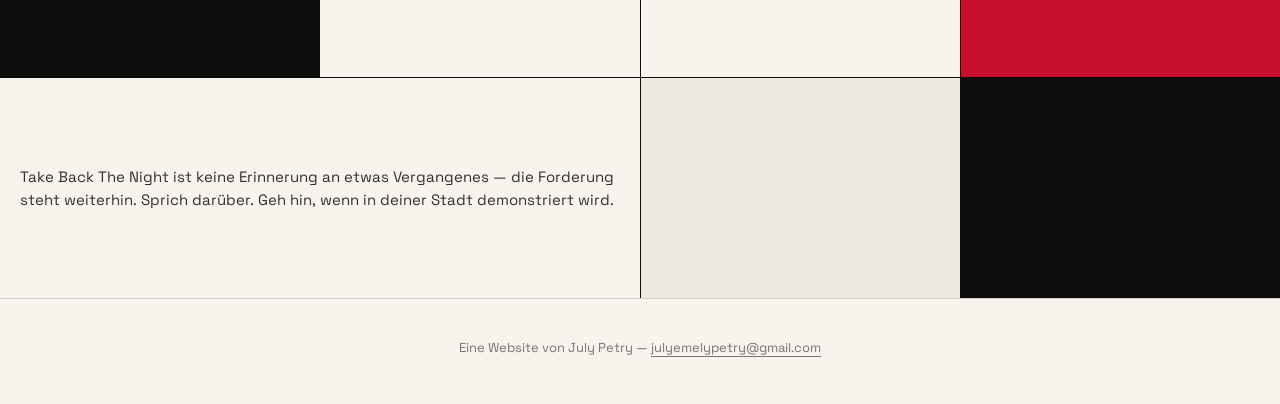
==== commit 40f30822: "Add files via upload" ====
--- a/take-back-the-night/index.html
+++ b/take-back-the-night/index.html
@@ -8,23 +8,20 @@
 
 <link rel="preconnect" href="https://fonts.googleapis.com">
 <link rel="preconnect" href="https://fonts.gstatic.com" crossorigin>
-<link href="https://fonts.googleapis.com/css2?family=Anton&family=Archivo+Black&family=Caveat:wght@600;700&family=Space+Grotesk:wght@400;500;600;700&display=swap" rel="stylesheet">
-
-<link rel="stylesheet" href="css/style.css">
+<link href="https://fonts.googleapis.com/css2?family=Bodoni+Moda:ital,wght@0,400..900;1,400..900&family=Caveat:wght@600;700&family=Space+Grotesk:wght@400;500;600;700&display=swap" rel="stylesheet">
+
+<link rel="stylesheet" href="style.css">
 
 <script type="module" src="https://ajax.googleapis.com/ajax/libs/model-viewer/3.5.0/model-viewer.min.js"></script>
 </head>
 <body>
 
-<!-- ============ NOISE / GRAIN OVERLAY ============ -->
 <div class="grain" aria-hidden="true"></div>
-
-<!-- ============ CUSTOM CURSOR DOT (desktop only, css handles hide) ============ -->
 <div class="cursor-dot" aria-hidden="true"></div>
 
 <!-- ============ NAV ============ -->
 <header class="site-nav">
-  <a href="#top" class="nav-mark">TBTN<span>.</span></a>
+  <a href="#top" class="nav-mark">Take Back<br>The Night</a>
   <button class="nav-toggle" id="navToggle" aria-label="Menü öffnen" aria-expanded="false">
     <span></span><span></span><span></span>
   </button>
@@ -38,167 +35,328 @@
   </nav>
 </header>
 
-<!-- ============ HERO ============ -->
-<section class="hero" id="top">
-  <div class="hero-bg" style="background-image:url('assets/W1.png')"></div>
-  <div class="hero-bg-tint"></div>
-
-  <div class="hero-stamp-rows" aria-hidden="true">
-    <div class="stamp-row">GEMEINSAM&nbsp;GEMEINSAM&nbsp;GEMEINSAM&nbsp;GEMEINSAM&nbsp;</div>
-    <div class="stamp-row">GEMEINSAM&nbsp;GEMEINSAM&nbsp;GEMEINSAM&nbsp;GEMEINSAM&nbsp;</div>
-  </div>
-
-  <div class="hero-content">
-    <p class="hero-eyebrow">Walpurgisnacht · seit 1977</p>
-    <h1 class="hero-title">
-      <span class="line">TAKE BACK</span>
-      <span class="line hero-title-outline">THE NIGHT</span>
-    </h1>
-    <p class="hero-quote">„Frauen, wir erobern uns die Nacht zurück!“</p>
-    <div class="hero-actions">
-      <a href="#geschichte" class="btn btn-solid">Worum es geht</a>
-      <a href="#maske" class="btn btn-ghost">Maske in AR ansehen</a>
-    </div>
-  </div>
-
-  <a href="#geschichte" class="scroll-cue" aria-label="Nach unten scrollen">
-    <span>Scrollen</span>
-    <svg width="14" height="22" viewBox="0 0 14 22" fill="none"><path d="M7 1v18M1 13l6 6 6-6" stroke="currentColor" stroke-width="1.6" stroke-linecap="round" stroke-linejoin="round"/></svg>
-  </a>
-</section>
-
-<!-- ============ MARQUEE STRIP ============ -->
-<div class="marquee" aria-hidden="true">
-  <div class="marquee-track">
-    <span>AUSGANGSSPERRE BEI DUNKELHEIT IST DAS LOS DER WEIBLICHKEIT —</span>
-    <span>WENN FRAUEN NEIN SAGEN, DANN MEINEN SIE AUCH NEIN —</span>
-    <span>FRAUEN GEMEINSAM SIND STARK —</span>
-    <span>AUSGANGSSPERRE BEI DUNKELHEIT IST DAS LOS DER WEIBLICHKEIT —</span>
-    <span>WENN FRAUEN NEIN SAGEN, DANN MEINEN SIE AUCH NEIN —</span>
-    <span>FRAUEN GEMEINSAM SIND STARK —</span>
-  </div>
-</div>
-
-<!-- ============ GESCHICHTE ============ -->
-<section class="section section-dark" id="geschichte">
-  <div class="section-head">
-    <span class="section-num">01</span>
-    <h2 class="section-title">Eine Bewegung<br>aus der Straße</h2>
-  </div>
-
-  <div class="content-grid">
-    <div class="content-text">
-      <p class="lead">Selbstbestimmung. Sexualität. Gewalt. Struktureller Ausschluss aus fast allen wichtigen gesellschaftlichen Zusammenhängen. Das trieb in den 1970er-Jahren eine neue Generation von Frauen auf die Straße — jung, links, ungeduldig mit den spießig-restaurativen Nachkriegsjahrzehnten.</p>
-      <p>Infostände und Straßentheater zum Thema häusliche Gewalt, Protestaktionen gegen Miss-Wahlen und sexistische Titelbilder gehörten bald zum festen Repertoire. Doch in den gemeinsam geplanten Aktionen entdeckten die Frauen noch etwas, das größer war als jede einzelne Forderung: weibliche Solidarität.</p>
-      <blockquote class="inline-quote">
-        „Diese ständigen Kämpfe, die ich erlebt habe — speziell in meiner Ehe, um Kindererziehung, um Beteiligung am Haushalt — das hat mir einfach gestunken. Und dann habe ich mich einfach wohlgefühlt in einer Gruppe von Frauen, die das auch so gesehen haben.“
-      </blockquote>
-      <p>Aus dieser Stärke wuchs eine Erkenntnis, die bis heute trägt: Unterdrückung ist kein Einzelschicksal. Die Einzelne stößt immer wieder an Grenzen, solange sich die gesellschaftlichen Strukturen nicht verändern.</p>
-    </div>
-    <figure class="content-image">
-      <img src="assets/W3.png" alt="Schwarz-weiße Collage mit Fackelträgerinnen, Sternsymbolen und einem schreienden Gesicht — Symbolik der Protestbewegung">
-    </figure>
-  </div>
-</section>
-
-<!-- ============ WALPURGIS ============ -->
-<section class="section section-red" id="walpurgis">
-  <div class="walpurgis-bg" style="background-image:url('assets/W6.png')"></div>
-
-  <div class="section-head light">
-    <span class="section-num">02</span>
-    <h2 class="section-title">Die Nacht<br>der Hexen</h2>
-  </div>
-
-  <div class="walpurgis-grid">
-    <div class="walpurgis-text">
-      <p class="lead">In der Walpurgisnacht — der Nacht der Hexen auf dem Blocksberg — ziehen seit 1977 tausende Frauen gegen Vergewaltigung und sexuelle Belästigung durch die Straßen. Mit Fackeln, Kerzen und weiß bemalten Gesichtern.</p>
-      <p>Schon im Aberglauben des ausgehenden Mittelalters konnte diese Nacht für Frauen, die allein das Haus verließen, zum Verhängnis werden: Sie wurden als Hexen verbrannt. 1977 landete niemand mehr auf dem Scheiterhaufen — aber ein nächtlicher Ausflug „allein“ galt immer noch als riskant. Bis heute.</p>
-      <p>Die Idee, provokant als „Hexen“ verkleidet unter dem Motto <em>Take Back the Night</em> durch die Straßen zu ziehen, kam ursprünglich aus den USA — und fand 1977 in der BRD zum ersten Mal zur Walpurgisnacht ihren Weg auf die deutsche Straße.</p>
-      <p>In Frankfurt setzten sich Frauen handfest zur Wehr: Pöbelnde Männer wurden kurzerhand in die Flucht geschlagen. Die Flugblätter der Frauenzentren waren ernst gemeint — und wurden ernst genommen.</p>
-    </div>
-
-    <div class="walpurgis-banners">
-      <div class="banner-card">Wenn Frauen NEIN sagen,<br>dann meinen sie auch NEIN!</div>
-      <div class="banner-card banner-card-dark">Ausgangssperre bei Dunkelheit<br>ist das Los der Weiblichkeit!</div>
-      <div class="banner-card">Frauen, wir erobern<br>uns die Nacht zurück!</div>
-    </div>
-  </div>
-
-  <p class="walpurgis-detail">Banner, Plakate, Fackeln — dazu Rasseln, Wecker und Trommeln. Alles, was so richtig Krach machte. So zogen die Demonstrierenden durch die Stadt, lautstark und unübersehbar.</p>
-</section>
-
-<!-- ============ STIMMEN (CHANTS) ============ -->
-<section class="section section-black" id="stimmen">
-  <div class="section-head">
-    <span class="section-num">03</span>
-    <h2 class="section-title">Rufe von<br>der Straße</h2>
-  </div>
-
-  <div class="chants-wrap">
-    <div class="chant-bg-image" style="background-image:url('assets/W5.png')"></div>
-    <div class="chant-list">
-      <p class="chant-line">„Wir sind Frauen, wir sind viele,<br>wir haben die Schnauze voll!“</p>
-      <p class="chant-line">„Frauen, hört ihr Frauen schrein,<br>lasst sie nicht allein!“</p>
-      <p class="chant-line">„Frauen gemeinsam sind stark!“</p>
-      <p class="chant-line">„Frauen, wir erobern uns<br>die Nacht zurück!“</p>
-    </div>
-  </div>
-
-  <div class="content-grid reverse">
-    <figure class="content-image">
-      <img src="assets/W4.png" alt="Porträt einer Person mit erschöpftem, kämpferischem Gesichtsausdruck in Rot, Schwarz und Hauttönen">
-    </figure>
-    <div class="content-text">
-      <p class="lead">Frauen tanzten und sangen voll Wut und Leidenschaft auf der Straße. Schwarz gekleidet, mit weiß geschminkten Gesichtern, zogen sie gegen Gewalt und Unterdrückung durch die nächtliche Stadt.</p>
-      <p>Eng umschlungen mit der besten Freundin oder der Geliebten trotzten sie der weit verbreiteten Homophobie der Straße. An öffentlichen Orten erhoben viele von ihnen zum ersten Mal überhaupt ihre Stimme.</p>
-      <p>Frau war jung, antiautoritär, links — und verstand sich als Patriarchatskritikerin der ersten Stunde. Der gemeinsame Auftritt war kein Zufall, sondern Strategie: laut sein, sichtbar sein, nicht mehr allein sein.</p>
-    </div>
-  </div>
-</section>
-
-<!-- ============ GALERIE ============ -->
-<section class="section section-gallery" id="galerie">
-  <div class="section-head">
-    <span class="section-num">04</span>
-    <h2 class="section-title">Visuelle<br>Spuren</h2>
-  </div>
-  <p class="gallery-intro">Sieben Bildfragmente einer Bewegung — Plakatschrift, Übermalung, Wut und Wiederholung. Zum Vergrößern anklicken.</p>
-
-  <div class="gallery-grid">
-    <button class="gallery-item gallery-item-tall" data-full="assets/W1.png" data-caption="GEMEINSAM — Plakatraster über einer Fackelträgerin, übermalt mit „Reclaim The Night“-Schriftzügen.">
-      <img src="assets/W1.png" alt="Plakatraster GEMEINSAM mit Fackelträgerin und Walpurgisnacht-Schriftzug">
-    </button>
-    <button class="gallery-item" data-full="assets/W2.png" data-caption="„Reclaim the Night“ — handschriftliche Parolen und Skizzen auf Rot, darunter „Schnauze voll“.">
-      <img src="assets/W2.png" alt="Handschriftliche rote Collage mit dem Schriftzug Reclaim the Night">
-    </button>
-    <button class="gallery-item" data-full="assets/W4.png" data-caption="Porträt in Rot, Schwarz und Hauttönen — Ausdruck von Erschöpfung und Widerstand.">
-      <img src="assets/W4.png" alt="Porträt eines Gesichts in Rot-Schwarz-Beige">
-    </button>
-    <button class="gallery-item" data-full="assets/W6.png" data-caption="Demonstrantinnen mit Fackeln, von oben gesehen — ein Strom roter Silhouetten.">
-      <img src="assets/W6.png" alt="Silhouetten von Demonstrantinnen mit Fackeln auf rotem Grund">
-    </button>
-    <button class="gallery-item gallery-item-tall" data-full="assets/W3.png" data-caption="Schreiender Mund, archivarische Fotografien und tanzende Silhouetten — Wut trifft Geschichte.">
-      <img src="assets/W3.png" alt="Collage mit schreiendem Mund, historischem Foto und tanzenden Figuren">
-    </button>
-    <button class="gallery-item" data-full="assets/W5.png" data-caption="Close-up eines Gesichts im Schrei — Linien aus Rot und Schwarz.">
-      <img src="assets/W5.png" alt="Nahaufnahme eines schreienden Gesichts in Rot und Schwarz">
-    </button>
-    <button class="gallery-item" data-full="assets/W7.png" data-caption="GEMEINSAM, in Schwarz auf Weiß wiederholt — ein Gesicht löst sich aus dem Textraster.">
-      <img src="assets/W7.png" alt="Schwarzweißes Plakatraster GEMEINSAM mit Gesichtssilhouette">
-    </button>
-  </div>
-</section>
-
-<!-- ============ DIE MASKE / AR ============ -->
-<section class="section section-mask" id="maske">
-  <div class="section-head light">
-    <span class="section-num">05</span>
-    <h2 class="section-title">Die Maske<br>mitnehmen</h2>
-  </div>
-
-  <p class="mask-intro">Weiß geschminkte Gesichter waren das stille Erkennungszeichen der Walpurgisnacht-Demonstrantinnen — Anonymität als Schutz, Maskierung als Statement. Betrachte die Maske in 3D, stelle sie per Augmented Reality in deinem eigenen Raum auf und halte den Moment in einem Foto fest.</p>
-
+<main id="top">
+<!-- ============================================================
+     DURCHGEHENDES KACHELRASTER
+     4 Spalten · jede Kachel = Bild / Farbe / Text
+     Hover schiebt die Kachel weg und legt eine zweite Ebene frei.
+     ============================================================ -->
+<div class="tilegrid">
+
+  <!-- ROW 1 — opening labels -->
+  <div class="tile" data-type="text">
+    <div class="tile-front"><p class="t-eyebrow">Walpurgisnacht<br>seit 1977</p></div>
+  </div>
+  <div class="tile" data-type="color" data-color="red">
+    <div class="tile-front"><span class="t-num">(01)</span></div>
+    <div class="tile-back"><p class="t-back-label">Geschichte</p></div>
+  </div>
+  <div class="tile tile-img" data-type="image">
+    <div class="tile-front"><img src="assets/W1.png" alt="Plakatraster GEMEINSAM mit Fackelträgerin und Walpurgisnacht-Schriftzug" loading="lazy"></div>
+    <div class="tile-back"><p class="t-back-label">Plakatraster<br>1977 — heute</p></div>
+  </div>
+  <div class="tile" data-type="color" data-color="black">
+    <div class="tile-front"></div>
+    <div class="tile-back"><p class="t-back-label">Eine Protest-<br>aktion gegen<br>sexualisierte<br>Gewalt</p></div>
+  </div>
+
+  <!-- ROW 2 — HERO TITLE part 1 -->
+  <div class="tile tile-title" data-type="title">
+    <div class="tile-front"><span>Take</span></div>
+  </div>
+  <div class="tile tile-title" data-type="title">
+    <div class="tile-front"><span>Back</span></div>
+  </div>
+  <div class="tile" data-type="color" data-color="paper-dark">
+    <div class="tile-front"></div>
+    <div class="tile-back"><p class="t-back-label">„Frauen, wir<br>erobern uns<br>die Nacht<br>zurück.“</p></div>
+  </div>
+  <div class="tile tile-img" data-type="image">
+    <div class="tile-front"><img src="assets/W6.png" alt="Silhouetten von Demonstrantinnen mit Fackeln auf rotem Grund" loading="lazy"></div>
+    <div class="tile-back"><p class="t-back-label">Fackelzug,<br>von oben</p></div>
+  </div>
+
+  <!-- ROW 3 — HERO TITLE part 2 -->
+  <div class="tile tile-title" data-type="title">
+    <div class="tile-front"><span>The</span></div>
+  </div>
+  <div class="tile tile-title" data-type="title">
+    <div class="tile-front"><span>Night</span></div>
+  </div>
+  <div class="tile" data-type="color" data-color="red">
+    <div class="tile-front"><p class="t-quote-mini">Take it<br>back.</p></div>
+    <div class="tile-back"><p class="t-back-label">Scrollen, um<br>der Geschichte<br>zu folgen ↓</p></div>
+  </div>
+  <div class="tile" data-type="color" data-color="black">
+    <div class="tile-front"></div>
+    <div class="tile-back"><a href="#maske" class="t-back-link">Maske in AR<br>ansehen →</a></div>
+  </div>
+
+  <!-- ROW 4 — Geschichte intro -->
+  <div class="tile tile-text-wide" data-type="text" id="geschichte">
+    <div class="tile-front">
+      <p class="t-lead">Selbstbestimmung. Sexualität. Gewalt. Struktureller Ausschluss aus fast allen wichtigen gesellschaftlichen Zusammenhängen.</p>
+    </div>
+  </div>
+  <div class="tile tile-img" data-type="image">
+    <div class="tile-front"><img src="assets/W3.png" alt="Schwarz-weiße Collage mit Fackelträgerinnen, Sternsymbolen und einem schreienden Gesicht — Symbolik der Protestbewegung" loading="lazy"></div>
+    <div class="tile-back"><p class="t-back-label">Archiv &amp;<br>Straße</p></div>
+  </div>
+  <div class="tile" data-type="color" data-color="paper-dark">
+    <div class="tile-front"></div>
+    <div class="tile-back"><p class="t-back-label">Jung, links,<br>ungeduldig</p></div>
+  </div>
+
+  <!-- ROW 5 -->
+  <div class="tile" data-type="text">
+    <div class="tile-front"><p class="t-body">Das trieb in den 1970er-Jahren eine neue Generation von Frauen auf die Straße — ungeduldig mit den spießig-restaurativen Nachkriegsjahrzehnten.</p></div>
+  </div>
+  <div class="tile" data-type="color" data-color="red">
+    <div class="tile-front"></div>
+    <div class="tile-back"><p class="t-back-label">Infostände,<br>Straßentheater,<br>Protest gegen<br>Miss-Wahlen</p></div>
+  </div>
+  <div class="tile tile-text-wide" data-type="text">
+    <div class="tile-front">
+      <p class="t-body">In den gemeinsam geplanten Aktionen entdeckten die Frauen etwas, das größer war als jede einzelne Forderung: weibliche Solidarität.</p>
+    </div>
+  </div>
+
+  <!-- ROW 6 — quote -->
+  <div class="tile" data-type="color" data-color="black">
+    <div class="tile-front"></div>
+    <div class="tile-back"><p class="t-back-label">Ehe, Kinder-<br>erziehung,<br>Haushalt</p></div>
+  </div>
+  <div class="tile tile-quote-wide" data-type="text">
+    <div class="tile-front">
+      <p class="t-quote">„Diese ständigen Kämpfe — speziell in meiner Ehe, um Kindererziehung, um Beteiligung am Haushalt — das hat mir einfach gestunken. Und dann habe ich mich wohlgefühlt in einer Gruppe von Frauen, die das auch so gesehen haben.“</p>
+    </div>
+  </div>
+  <div class="tile" data-type="color" data-color="paper-dark">
+    <div class="tile-front"></div>
+    <div class="tile-back"><p class="t-back-label">Kein Einzel-<br>schicksal</p></div>
+  </div>
+
+  <!-- ROW 7 -->
+  <div class="tile tile-text-wide" data-type="text">
+    <div class="tile-front">
+      <p class="t-body">Unterdrückung ist kein Einzelschicksal. Die Einzelne stößt immer wieder an Grenzen, solange sich die gesellschaftlichen Strukturen nicht verändern.</p>
+    </div>
+  </div>
+  <div class="tile tile-img" data-type="image">
+    <div class="tile-front"><img src="assets/W7.png" alt="Schwarzweißes Plakatraster GEMEINSAM mit Gesichtssilhouette" loading="lazy"></div>
+    <div class="tile-back"><p class="t-back-label">GEMEINSAM,<br>wiederholt</p></div>
+  </div>
+  <div class="tile" data-type="color" data-color="red">
+    <div class="tile-front"><span class="t-num-mini">02</span></div>
+    <div class="tile-back"><p class="t-back-label">Walpurgis-<br>nacht</p></div>
+  </div>
+
+  <!-- ROW 8 — Walpurgisnacht title -->
+  <div class="tile tile-title-mid" data-type="title" id="walpurgis">
+    <div class="tile-front"><span>Die Nacht</span></div>
+  </div>
+  <div class="tile tile-title-mid" data-type="title">
+    <div class="tile-front"><span>der Hexen</span></div>
+  </div>
+  <div class="tile" data-type="color" data-color="black">
+    <div class="tile-front"></div>
+    <div class="tile-back"><p class="t-back-label">Blocksberg,<br>Mittelalter</p></div>
+  </div>
+  <div class="tile tile-img" data-type="image">
+    <div class="tile-front"><img src="assets/W2.png" alt="Handschriftliche rote Collage mit dem Schriftzug Reclaim the Night" loading="lazy"></div>
+    <div class="tile-back"><p class="t-back-label">Reclaim<br>the Night</p></div>
+  </div>
+
+  <!-- ROW 9 -->
+  <div class="tile tile-text-wide" data-type="text">
+    <div class="tile-front">
+      <p class="t-body">In der Walpurgisnacht — der Nacht der Hexen auf dem Blocksberg — ziehen seit 1977 tausende Frauen gegen Vergewaltigung und sexuelle Belästigung durch die Straßen. Mit Fackeln, Kerzen und weiß bemalten Gesichtern.</p>
+    </div>
+  </div>
+  <div class="tile" data-type="color" data-color="paper-dark">
+    <div class="tile-front"></div>
+    <div class="tile-back"><p class="t-back-label">Als Hexen<br>verbrannt</p></div>
+  </div>
+  <div class="tile" data-type="color" data-color="red">
+    <div class="tile-front"><p class="t-quote-mini">„Take back<br>the night“</p></div>
+    <div class="tile-back"><p class="t-back-label">Ursprung:<br>USA</p></div>
+  </div>
+
+  <!-- ROW 10 -->
+  <div class="tile" data-type="text">
+    <div class="tile-front"><p class="t-body">Schon im Aberglauben des Mittelalters konnte diese Nacht für Frauen, die allein das Haus verließen, zum Verhängnis werden. 1977 landete niemand mehr auf dem Scheiterhaufen — aber ein nächtlicher Ausflug „allein“ galt immer noch als riskant. Bis heute.</p></div>
+  </div>
+  <div class="tile tile-img" data-type="image">
+    <div class="tile-front"><img src="assets/W4.png" alt="Porträt einer Person mit erschöpftem, kämpferischem Gesichtsausdruck in Rot, Schwarz und Hauttönen" loading="lazy"></div>
+    <div class="tile-back"><p class="t-back-label">Gesicht &amp;<br>Wut</p></div>
+  </div>
+  <div class="tile" data-type="text">
+    <div class="tile-front"><p class="t-body">In Frankfurt setzten sich Frauen handfest zur Wehr: Pöbelnde Männer wurden kurzerhand in die Flucht geschlagen.</p></div>
+  </div>
+
+  <!-- ROW 11 — banner lines as tiles -->
+  <div class="tile tile-banner" data-type="color" data-color="black">
+    <div class="tile-front"><p class="t-banner">Wenn Frauen<br>Nein sagen,<br>dann meinen<br>sie auch Nein.</p></div>
+  </div>
+  <div class="tile tile-banner" data-type="color" data-color="paper-dark">
+    <div class="tile-front"><p class="t-banner t-banner-dark">Ausgangssperre<br>bei Dunkelheit<br>ist das Los der<br>Weiblichkeit.</p></div>
+  </div>
+  <div class="tile tile-banner" data-type="color" data-color="red">
+    <div class="tile-front"><p class="t-banner">Frauen, wir<br>erobern uns<br>die Nacht<br>zurück.</p></div>
+  </div>
+  <div class="tile tile-img" data-type="image">
+    <div class="tile-front"><img src="assets/W6.png" alt="Silhouetten von Demonstrantinnen mit Fackeln auf rotem Grund" loading="lazy"></div>
+    <div class="tile-back"><p class="t-back-label">Rasseln,<br>Wecker,<br>Trommeln</p></div>
+  </div>
+
+  <!-- ROW 12 — Stimmen title -->
+  <div class="tile" data-type="color" data-color="black">
+    <div class="tile-front"><span class="t-num-mini">03</span></div>
+    <div class="tile-back"><p class="t-back-label">Rufe von<br>der Straße</p></div>
+  </div>
+  <div class="tile tile-title-mid" data-type="title" id="stimmen">
+    <div class="tile-front"><span>Rufe von</span></div>
+  </div>
+  <div class="tile tile-title-mid" data-type="title">
+    <div class="tile-front"><span>der Straße</span></div>
+  </div>
+  <div class="tile tile-img" data-type="image">
+    <div class="tile-front"><img src="assets/W5.png" alt="Nahaufnahme eines schreienden Gesichts in Rot und Schwarz" loading="lazy"></div>
+    <div class="tile-back"><p class="t-back-label">Schrei,<br>Nahaufnahme</p></div>
+  </div>
+
+  <!-- ROW 13 — chants -->
+  <div class="tile tile-chant" data-type="color" data-color="black">
+    <div class="tile-front"><p class="t-chant">„Wir sind Frauen,<br>wir sind viele,<br>wir haben die<br>Schnauze voll.“</p></div>
+  </div>
+  <div class="tile tile-chant" data-type="color" data-color="red">
+    <div class="tile-front"><p class="t-chant">„Frauen, hört<br>ihr Frauen<br>schrein, lasst<br>sie nicht allein.“</p></div>
+  </div>
+  <div class="tile tile-chant" data-type="color" data-color="black">
+    <div class="tile-front"><p class="t-chant">„Frauen<br>gemeinsam<br>sind stark.“</p></div>
+  </div>
+  <div class="tile tile-chant" data-type="color" data-color="red">
+    <div class="tile-front"><p class="t-chant">„Wir erobern<br>uns die Nacht<br>zurück.“</p></div>
+  </div>
+
+  <!-- ROW 14 — Stimmen text -->
+  <div class="tile tile-text-wide" data-type="text">
+    <div class="tile-front">
+      <p class="t-body">Frauen tanzten und sangen voll Wut und Leidenschaft auf der Straße. Schwarz gekleidet, mit weiß geschminkten Gesichtern, zogen sie gegen Gewalt und Unterdrückung durch die nächtliche Stadt.</p>
+    </div>
+  </div>
+  <div class="tile" data-type="color" data-color="paper-dark">
+    <div class="tile-front"></div>
+    <div class="tile-back"><p class="t-back-label">Eng<br>umschlungen</p></div>
+  </div>
+  <div class="tile tile-img" data-type="image">
+    <div class="tile-front"><img src="assets/W4.png" alt="Porträt eines Gesichts in Rot-Schwarz-Beige" loading="lazy"></div>
+    <div class="tile-back"><p class="t-back-label">Erste Stimme,<br>erstes Mal</p></div>
+  </div>
+
+  <!-- ROW 15 -->
+  <div class="tile" data-type="text">
+    <div class="tile-front"><p class="t-body">Eng umschlungen mit der besten Freundin oder der Geliebten trotzten sie der weit verbreiteten Homophobie der Straße.</p></div>
+  </div>
+  <div class="tile" data-type="color" data-color="black">
+    <div class="tile-front"></div>
+    <div class="tile-back"><p class="t-back-label">Patriarchats-<br>kritikerin der<br>ersten Stunde</p></div>
+  </div>
+  <div class="tile tile-text-wide" data-type="text">
+    <div class="tile-front">
+      <p class="t-body">Der gemeinsame Auftritt war kein Zufall, sondern Strategie: laut sein, sichtbar sein, nicht mehr allein sein.</p>
+    </div>
+  </div>
+
+  <!-- ROW 16 — Galerie title -->
+  <div class="tile tile-title-mid" data-type="title" id="galerie">
+    <div class="tile-front"><span>Visuelle</span></div>
+  </div>
+  <div class="tile" data-type="color" data-color="red">
+    <div class="tile-front"><span class="t-num-mini">04</span></div>
+    <div class="tile-back"><p class="t-back-label">Galerie</p></div>
+  </div>
+  <div class="tile tile-title-mid" data-type="title">
+    <div class="tile-front"><span>Spuren</span></div>
+  </div>
+  <div class="tile" data-type="color" data-color="paper-dark">
+    <div class="tile-front"></div>
+    <div class="tile-back"><p class="t-back-label">Sieben<br>Bildfragmente</p></div>
+  </div>
+
+  <!-- ROW 17-18 — gallery images, each a tile of its own -->
+  <div class="tile tile-img" data-type="image">
+    <div class="tile-front"><img src="assets/W1.png" alt="Plakatraster GEMEINSAM mit Fackelträgerin" loading="lazy"></div>
+    <div class="tile-back"><p class="t-back-label">01 — Plakat-<br>raster</p></div>
+  </div>
+  <div class="tile tile-img" data-type="image">
+    <div class="tile-front"><img src="assets/W2.png" alt="Handschriftliche rote Collage Reclaim the Night" loading="lazy"></div>
+    <div class="tile-back"><p class="t-back-label">02 — Hand-<br>schrift</p></div>
+  </div>
+  <div class="tile tile-img" data-type="image">
+    <div class="tile-front"><img src="assets/W3.png" alt="Schreiender Mund und historisches Foto" loading="lazy"></div>
+    <div class="tile-back"><p class="t-back-label">03 — Archiv</p></div>
+  </div>
+  <div class="tile tile-img" data-type="image">
+    <div class="tile-front"><img src="assets/W4.png" alt="Porträt in Rot-Schwarz-Beige" loading="lazy"></div>
+    <div class="tile-back"><p class="t-back-label">04 — Porträt</p></div>
+  </div>
+
+  <div class="tile tile-img" data-type="image">
+    <div class="tile-front"><img src="assets/W5.png" alt="Nahaufnahme eines schreienden Gesichts" loading="lazy"></div>
+    <div class="tile-back"><p class="t-back-label">05 — Schrei</p></div>
+  </div>
+  <div class="tile tile-img" data-type="image">
+    <div class="tile-front"><img src="assets/W6.png" alt="Silhouetten von Demonstrantinnen mit Fackeln" loading="lazy"></div>
+    <div class="tile-back"><p class="t-back-label">06 — Fackel-<br>zug</p></div>
+  </div>
+  <div class="tile tile-img" data-type="image">
+    <div class="tile-front"><img src="assets/W7.png" alt="Schwarzweißes Plakatraster GEMEINSAM" loading="lazy"></div>
+    <div class="tile-back"><p class="t-back-label">07 — Wieder-<br>holung</p></div>
+  </div>
+  <div class="tile" data-type="color" data-color="black">
+    <div class="tile-front"></div>
+    <div class="tile-back"><p class="t-back-label">Zum<br>Vergrößern<br>anklicken</p></div>
+  </div>
+
+  <!-- ROW 19 — Maske title -->
+  <div class="tile" data-type="color" data-color="red">
+    <div class="tile-front"><span class="t-num-mini">05</span></div>
+    <div class="tile-back"><p class="t-back-label">Die Maske</p></div>
+  </div>
+  <div class="tile tile-title-mid" data-type="title" id="maske">
+    <div class="tile-front"><span>Die Maske</span></div>
+  </div>
+  <div class="tile tile-title-mid" data-type="title">
+    <div class="tile-front"><span>mitnehmen</span></div>
+  </div>
+  <div class="tile" data-type="color" data-color="black">
+    <div class="tile-front"></div>
+    <div class="tile-back"><p class="t-back-label">Anonymität<br>als Schutz</p></div>
+  </div>
+
+  <!-- ROW 20 — mask intro text -->
+  <div class="tile tile-text-wide" data-type="text">
+    <div class="tile-front">
+      <p class="t-body">Weiß geschminkte Gesichter waren das stille Erkennungszeichen der Walpurgisnacht-Demonstrantinnen. Betrachte die Maske in 3D, platziere sie per AR in deinem Raum.</p>
+    </div>
+  </div>
+  <div class="tile" data-type="color" data-color="paper-dark">
+    <div class="tile-front"></div>
+    <div class="tile-back"><p class="t-back-label">Maskierung<br>als Statement</p></div>
+  </div>
+  <div class="tile" data-type="color" data-color="red">
+    <div class="tile-front"></div>
+    <div class="tile-back"><p class="t-back-label">Halte den<br>Moment im<br>Foto fest</p></div>
+  </div>
+
+</div><!-- /tilegrid -->
+
+<!-- ============================================================
+     AR VIEWER — bleibt als eigenständiges Element, da
+     model-viewer nicht sinnvoll in eine Hover-Kachel passt.
+     ============================================================ -->
+<section class="mask-section">
   <div class="mask-viewer-frame">
     <model-viewer
       id="maskViewer"
@@ -219,53 +377,71 @@
       poster="assets/W5.png"
     >
       <button slot="ar-button" id="customArButton" class="ar-button">
-        <svg width="18" height="18" viewBox="0 0 24 24" fill="none"><path d="M12 2 21 7v10l-9 5-9-5V7l9-5Z" stroke="currentColor" stroke-width="1.6" stroke-linejoin="round"/><path d="M12 12v9M3 7l9 5 9-5" stroke="currentColor" stroke-width="1.6" stroke-linejoin="round"/></svg>
+        <svg width="16" height="16" viewBox="0 0 24 24" fill="none"><path d="M12 2 21 7v10l-9 5-9-5V7l9-5Z" stroke="currentColor" stroke-width="1.4" stroke-linejoin="round"/><path d="M12 12v9M3 7l9 5 9-5" stroke="currentColor" stroke-width="1.4" stroke-linejoin="round"/></svg>
         <span>In meinem Raum platzieren</span>
       </button>
-
       <div class="mv-progress-bar" slot="progress-bar">
         <div class="mv-progress-fill"></div>
       </div>
     </model-viewer>
-
     <div class="mask-hint" id="arHint">
       Drehen, zoomen, kippen — direkt im Bild. Auf dem Smartphone öffnet der AR-Button die Kamera.
     </div>
   </div>
 
-  <!-- Capture controls, only meaningful once AR is active -->
   <div class="capture-bar" id="captureBar" hidden>
-    <button class="btn btn-solid capture-btn" id="captureBtn">
-      <svg width="16" height="16" viewBox="0 0 24 24" fill="none"><path d="M4 8h3l1.5-2h7L17 8h3a2 2 0 0 1 2 2v9a2 2 0 0 1-2 2H4a2 2 0 0 1-2-2v-9a2 2 0 0 1 2-2Z" stroke="currentColor" stroke-width="1.6" stroke-linejoin="round"/><circle cx="12" cy="14" r="3.2" stroke="currentColor" stroke-width="1.6"/></svg>
+    <button class="btn btn-line capture-btn" id="captureBtn">
+      <svg width="14" height="14" viewBox="0 0 24 24" fill="none"><path d="M4 8h3l1.5-2h7L17 8h3a2 2 0 0 1 2 2v9a2 2 0 0 1-2 2H4a2 2 0 0 1-2-2v-9a2 2 0 0 1 2-2Z" stroke="currentColor" stroke-width="1.4" stroke-linejoin="round"/><circle cx="12" cy="14" r="3.2" stroke="currentColor" stroke-width="1.4"/></svg>
       Foto aufnehmen
     </button>
     <p class="capture-note" id="captureNote"></p>
   </div>
 
-  <!-- Photo result overlay -->
   <div class="photo-overlay" id="photoOverlay" hidden>
     <div class="photo-card">
       <img id="photoResult" alt="Aufgenommenes Foto der platzierten Maske">
       <div class="photo-actions">
-        <a class="btn btn-solid" id="downloadPhoto" download="take-back-the-night-maske.png">Foto herunterladen</a>
-        <button class="btn btn-ghost" id="closePhoto">Schließen</button>
+        <a class="btn btn-line" id="downloadPhoto" download="take-back-the-night-maske.png">Foto herunterladen</a>
+        <button class="btn btn-line" id="closePhoto">Schließen</button>
       </div>
     </div>
   </div>
 </section>
 
-<!-- ============ MITMACHEN / OUTRO ============ -->
-<section class="section section-outro" id="mitmachen">
-  <div class="outro-stamp-rows" aria-hidden="true">
-    <div class="stamp-row">GEMEINSAM&nbsp;GEMEINSAM&nbsp;GEMEINSAM&nbsp;</div>
-  </div>
-  <div class="outro-content">
-    <p class="section-num">06</p>
-    <h2 class="outro-title">Die Nacht<br>gehört uns auch.</h2>
-    <p class="outro-text">Take Back The Night ist keine Erinnerung an etwas Vergangenes — die Forderung steht weiterhin. Sprich darüber. Geh hin, wenn in deiner Stadt demonstriert wird. Trag die Maske, trag die Fackel, trag die Stimme weiter.</p>
-    <a href="#top" class="btn btn-ghost btn-ghost-light">Nach oben</a>
-  </div>
-</section>
+<!-- ============================================================
+     OUTRO — letzte Kachelreihe
+     ============================================================ -->
+<div class="tilegrid" id="mitmachen">
+  <div class="tile" data-type="color" data-color="black">
+    <div class="tile-front"><span class="t-num-mini">06</span></div>
+  </div>
+  <div class="tile tile-title-mid" data-type="title">
+    <div class="tile-front"><span>Die Nacht</span></div>
+  </div>
+  <div class="tile tile-title-mid" data-type="title">
+    <div class="tile-front"><span>gehört uns auch.</span></div>
+  </div>
+  <div class="tile" data-type="color" data-color="red">
+    <div class="tile-front"></div>
+    <div class="tile-back"><a href="#top" class="t-back-link">Nach oben ↑</a></div>
+  </div>
+
+  <div class="tile tile-text-wide" data-type="text">
+    <div class="tile-front">
+      <p class="t-body">Take Back The Night ist keine Erinnerung an etwas Vergangenes — die Forderung steht weiterhin. Sprich darüber. Geh hin, wenn in deiner Stadt demonstriert wird.</p>
+    </div>
+  </div>
+  <div class="tile" data-type="color" data-color="paper-dark">
+    <div class="tile-front"></div>
+    <div class="tile-back"><p class="t-back-label">Trag die<br>Maske weiter</p></div>
+  </div>
+  <div class="tile" data-type="color" data-color="black">
+    <div class="tile-front"></div>
+    <div class="tile-back"><p class="t-back-label">Trag die<br>Fackel weiter</p></div>
+  </div>
+</div>
+
+</main>
 
 <!-- ============ LIGHTBOX ============ -->
 <div class="lightbox" id="lightbox" hidden>
@@ -277,9 +453,9 @@
 </div>
 
 <footer class="site-footer">
-  <p>Take Back The Night — Informations- und Erinnerungsseite zur Walpurgisnacht-Bewegung.</p>
+  <p>Eine Website von July Petry — <a href="mailto:julyemelypetry@gmail.com">julyemelypetry@gmail.com</a></p>
 </footer>
 
-<script src="js/main.js"></script>
+<script src="main.js"></script>
 </body>
 </html>
--- a/take-back-the-night/style.css
+++ b/take-back-the-night/style.css
@@ -0,0 +1,360 @@
+/* ============================================================
+   TAKE BACK THE NIGHT — Kachelraster-System
+   Durchgehendes 4-Spalten-Modulraster. Jede Kachel ist
+   Bild / Farbe / Text / Titel. Hover schiebt die Vorderseite
+   weg und legt die Rückseite frei.
+   ============================================================ */
+:root {
+  --red:       #C8102E;
+  --red-deep:  #8C0A1F;
+  --black:     #0E0D0C;
+  --paper:     #F7F4EE;
+  --paper-2:   #EFEAE0;
+  --line:      rgba(14,13,12,.16);
+  --line-on-dark: rgba(247,244,238,.16);
+
+  --font-display: 'Bodoni Moda', 'Times New Roman', serif;
+  --font-body:    'Space Grotesk', sans-serif;
+  --font-hand:    'Caveat', cursive;
+
+  --gutter: clamp(16px, 4vw, 40px);
+  --tile-h: clamp(140px, 19vw, 220px);
+  --ease: cubic-bezier(.22,.61,.36,1);
+}
+
+* { box-sizing: border-box; }
+html { scroll-behavior: smooth; }
+
+@media (prefers-reduced-motion: reduce) {
+  html { scroll-behavior: auto; }
+  *, *::before, *::after { animation-duration: .001ms !important; animation-iteration-count: 1 !important; transition-duration: .001ms !important; scroll-behavior: auto !important; }
+}
+
+body {
+  margin: 0;
+  background: var(--black);
+  color: var(--black);
+  font-family: var(--font-body);
+  font-size: 16px;
+  line-height: 1.6;
+  -webkit-font-smoothing: antialiased;
+}
+
+img { max-width: 100%; display: block; }
+a { color: inherit; text-decoration: none; }
+button { font-family: inherit; cursor: pointer; background: none; border: none; color: inherit; }
+
+::selection { background: var(--red); color: var(--paper); }
+:focus-visible { outline: 2px solid var(--red); outline-offset: 2px; }
+
+/* ============================================================
+   GRAIN + CURSOR
+   ============================================================ */
+.grain {
+  position: fixed; inset: 0; pointer-events: none; z-index: 999;
+  opacity: .035; mix-blend-mode: multiply;
+  background-image: url("data:image/svg+xml,%3Csvg xmlns='http://www.w3.org/2000/svg' width='160' height='160'%3E%3Cfilter id='n'%3E%3CfeTurbulence type='fractalNoise' baseFrequency='0.9' numOctaves='2' stitchTiles='stitch'/%3E%3C/filter%3E%3Crect width='100%25' height='100%25' filter='url(%23n)'/%3E%3C/svg%3E");
+}
+.cursor-dot { display: none; }
+@media (hover: hover) and (pointer: fine) {
+  .cursor-dot {
+    display: block; position: fixed; top: 0; left: 0;
+    width: 7px; height: 7px; background: var(--red); border-radius: 50%;
+    pointer-events: none; z-index: 998;
+    transform: translate(-50%, -50%); transition: transform .15s var(--ease);
+    mix-blend-mode: difference;
+  }
+}
+
+/* ============================================================
+   NAV
+   ============================================================ */
+.site-nav {
+  position: fixed; top: 0; left: 0; right: 0; z-index: 300;
+  display: flex; align-items: flex-start; justify-content: space-between;
+  padding: 20px var(--gutter);
+  mix-blend-mode: difference;
+}
+.nav-mark {
+  font-family: var(--font-body); font-weight: 500; font-size: 12px;
+  line-height: 1.3; letter-spacing: 0.02em; color: var(--paper);
+  text-transform: uppercase;
+}
+.nav-toggle { display: flex; flex-direction: column; gap: 5px; padding: 10px; z-index: 310; }
+.nav-toggle span { width: 20px; height: 1px; background: var(--paper); transition: transform .3s var(--ease), opacity .3s var(--ease); }
+.nav-toggle[aria-expanded="true"] span:nth-child(1) { transform: translateY(6px) rotate(45deg); }
+.nav-toggle[aria-expanded="true"] span:nth-child(2) { opacity: 0; }
+.nav-toggle[aria-expanded="true"] span:nth-child(3) { transform: translateY(-6px) rotate(-45deg); }
+
+.nav-links {
+  position: fixed; inset: 0; background: var(--black);
+  display: flex; flex-direction: column; align-items: flex-start; justify-content: center; gap: 2px;
+  padding: 0 var(--gutter); transform: translateY(-100%); transition: transform .5s var(--ease);
+  z-index: 250; mix-blend-mode: normal;
+}
+.nav-links.open { transform: translateY(0); }
+.nav-links a {
+  font-family: var(--font-display); font-style: italic; font-weight: 500;
+  font-size: clamp(30px, 6.5vw, 56px); color: var(--paper);
+  padding: 5px 0; border-bottom: 1px solid transparent;
+  transition: color .25s var(--ease), border-color .25s var(--ease);
+}
+.nav-links a::before {
+  content: attr(data-num); font-family: var(--font-body); font-style: normal;
+  font-size: 11px; color: var(--red); margin-right: 16px; vertical-align: super;
+}
+.nav-links a:hover { color: var(--red); border-color: var(--red); }
+
+/* ============================================================
+   TILEGRID — the core system
+   ============================================================ */
+main { display: block; padding-top: 0; }
+
+.tilegrid {
+  display: grid;
+  grid-template-columns: repeat(4, 1fr);
+  grid-auto-rows: var(--tile-h);
+  gap: 1px;
+  background: var(--black);
+}
+
+.tile {
+  position: relative;
+  overflow: hidden;
+  background: var(--paper);
+  isolation: isolate;
+}
+
+.tile-front,
+.tile-back {
+  position: absolute;
+  inset: 0;
+  display: flex;
+  align-items: center;
+  justify-content: center;
+  padding: clamp(10px, 2vw, 20px);
+  text-align: center;
+}
+
+.tile-front {
+  background: var(--paper);
+  z-index: 2;
+  transition: transform .55s var(--ease), opacity .4s var(--ease);
+}
+
+.tile-back {
+  background: var(--paper-2);
+  z-index: 1;
+}
+
+/* hover: front slides up + fades, revealing back */
+@media (hover: hover) and (pointer: fine) {
+  .tile:hover .tile-front {
+    transform: translateY(-14%);
+    opacity: 0;
+  }
+}
+/* touch devices: tap toggles a class via JS instead of relying on :hover */
+.tile.is-open .tile-front {
+  transform: translateY(-14%);
+  opacity: 0;
+}
+
+/* ---- color tiles ---- */
+.tile[data-color="red"]        { background: var(--red); }
+.tile[data-color="red"] .tile-front { background: var(--red); }
+.tile[data-color="black"]      { background: var(--black); }
+.tile[data-color="black"] .tile-front { background: var(--black); }
+.tile[data-color="paper-dark"] { background: var(--paper-2); }
+.tile[data-color="paper-dark"] .tile-front { background: var(--paper-2); }
+
+.tile[data-color="red"] .tile-back,
+.tile[data-color="black"] .tile-back {
+  background: var(--paper);
+}
+
+/* ---- image tiles ---- */
+.tile-img .tile-front { padding: 0; }
+.tile-img img {
+  width: 100%; height: 100%; object-fit: cover;
+  filter: grayscale(0.1);
+  cursor: zoom-in;
+}
+
+/* ---- title tiles (large display type) ---- */
+.tile-title .tile-front,
+.tile-title-mid .tile-front {
+  background: var(--paper);
+}
+.tile-title span,
+.tile-title-mid span {
+  font-family: var(--font-display);
+  font-style: italic;
+  font-weight: 600;
+  color: var(--black);
+  line-height: 0.95;
+  white-space: nowrap;
+}
+.tile-title span { font-size: clamp(30px, 6vw, 64px); }
+.tile-title-mid span { font-size: clamp(24px, 4.4vw, 46px); }
+
+/* ---- text labels inside tiles ---- */
+.t-eyebrow {
+  font-size: 11px; letter-spacing: 0.05em; text-transform: uppercase;
+  color: var(--red-deep); line-height: 1.5; margin: 0;
+}
+.t-num {
+  font-family: var(--font-body); font-size: 13px; color: var(--black);
+  letter-spacing: 0.03em;
+}
+.t-num-mini {
+  font-family: var(--font-body); font-size: 12px; color: var(--paper);
+  letter-spacing: 0.05em;
+}
+.tile[data-color="red"] .t-num-mini,
+.tile[data-color="red"] .t-num { color: var(--black); }
+
+.t-lead {
+  font-size: clamp(14px, 1.5vw, 17px); font-weight: 500; line-height: 1.4;
+  margin: 0; text-align: left;
+}
+.t-body {
+  font-size: clamp(13px, 1.3vw, 15px); line-height: 1.55;
+  margin: 0; text-align: left; color: rgba(14,13,12,.85);
+}
+.t-quote {
+  font-family: var(--font-hand); font-size: clamp(17px, 1.8vw, 22px);
+  line-height: 1.35; color: var(--red-deep); margin: 0; text-align: left;
+}
+.t-quote-mini {
+  font-family: var(--font-display); font-style: italic; font-weight: 500;
+  font-size: clamp(16px, 1.8vw, 20px); color: var(--black); margin: 0; line-height: 1.25;
+}
+.t-banner {
+  font-family: var(--font-display); font-style: italic; font-weight: 500;
+  font-size: clamp(15px, 1.7vw, 19px); line-height: 1.25; color: var(--paper); margin: 0;
+}
+.t-banner-dark { color: var(--black); }
+.t-chant {
+  font-family: var(--font-display); font-style: italic; font-weight: 500;
+  font-size: clamp(15px, 1.7vw, 19px); line-height: 1.25; color: var(--paper); margin: 0;
+}
+
+.t-back-label {
+  font-size: clamp(11px, 1.1vw, 13px); letter-spacing: 0.02em;
+  color: var(--red-deep); line-height: 1.4; margin: 0;
+}
+.t-back-link {
+  font-size: 13px; letter-spacing: 0.03em; text-transform: uppercase;
+  color: var(--red-deep); border-bottom: 1px solid var(--red-deep);
+  padding-bottom: 4px; transition: opacity .2s var(--ease);
+}
+.t-back-link:hover { opacity: .6; }
+
+/* ---- spanning tiles ---- */
+.tile-text-wide { grid-column: span 2; }
+.tile-quote-wide { grid-column: span 2; }
+.tile-banner { /* single column, kept explicit for clarity */ }
+.tile-chant { /* single column */ }
+
+/* ============================================================
+   MARQUEE (kept between hero block and content if needed)
+   ============================================================ */
+.marquee {
+  background: var(--paper); overflow: hidden; padding: 12px 0;
+  border-top: 1px solid var(--line); border-bottom: 1px solid var(--line);
+}
+.marquee-track { display: flex; white-space: nowrap; animation: scrollLeft 36s linear infinite; width: max-content; }
+.marquee-track span { font-size: 13px; letter-spacing: 0.03em; text-transform: uppercase; color: var(--black); padding-right: 1.6rem; }
+.marquee-track span:nth-child(even) { color: var(--red); }
+@keyframes scrollLeft { from { transform: translateX(0); } to { transform: translateX(-50%); } }
+
+/* ============================================================
+   MASK / AR SECTION — stays outside the tile grid
+   ============================================================ */
+.mask-section {
+  background: var(--black);
+  padding: clamp(56px, 8vw, 100px) var(--gutter);
+  border-top: 1px solid var(--black);
+}
+.mask-viewer-frame { max-width: 680px; margin: 0 auto; position: relative; }
+.mask-model-viewer {
+  width: 100%; height: clamp(360px, 56vh, 540px);
+  background-color: var(--black);
+  border-top: 1px solid var(--line-on-dark);
+  border-bottom: 1px solid var(--line-on-dark);
+  --poster-color: transparent;
+}
+.ar-button {
+  position: absolute; bottom: 18px; left: 50%; transform: translateX(-50%);
+  display: inline-flex; align-items: center; gap: 9px;
+  padding: 11px 22px; background: var(--paper); color: var(--black);
+  font-family: var(--font-body); font-weight: 500; font-size: 12px;
+  letter-spacing: 0.03em; text-transform: uppercase; transition: opacity .2s var(--ease);
+}
+.ar-button:hover { opacity: .75; }
+.ar-button:not(:focus-visible) { outline: none; }
+
+.mv-progress-bar { display: block; width: 50%; height: 1px; background: var(--line-on-dark); margin: 0 auto; position: absolute; top: 50%; left: 25%; }
+.mv-progress-fill { width: 0%; height: 100%; background: var(--red); }
+model-viewer[loaded] .mv-progress-bar { display: none; }
+
+.mask-hint { text-align: center; font-size: 12px; color: rgba(247,244,238,.5); margin-top: 18px; }
+
+.capture-bar { max-width: 680px; margin: 26px auto 0; display: flex; flex-direction: column; align-items: center; gap: 10px; }
+.capture-bar[hidden] { display: none; }
+.btn { display: inline-flex; align-items: center; gap: 8px; padding: 10px 0; font-weight: 500; font-size: 13px; letter-spacing: 0.03em; text-transform: uppercase; color: var(--paper); }
+.btn-line { border-bottom: 1px solid currentColor; padding-bottom: 6px; transition: opacity .2s var(--ease); }
+.btn-line:hover { opacity: .65; }
+.capture-note { font-size: 13px; color: rgba(247,244,238,.55); margin: 0; text-align: center; max-width: 460px; }
+
+.photo-overlay {
+  position: fixed; inset: 0; z-index: 600; background: rgba(14,13,12,.92);
+  display: flex; align-items: center; justify-content: center; padding: 24px;
+}
+.photo-overlay[hidden] { display: none; }
+.photo-card { background: var(--paper); padding: 18px; max-width: 460px; width: 100%; }
+.photo-card img { width: 100%; margin-bottom: 18px; }
+.photo-actions { display: flex; gap: 20px; justify-content: center; flex-wrap: wrap; }
+.photo-actions .btn { color: var(--black); }
+
+/* ============================================================
+   LIGHTBOX
+   ============================================================ */
+.lightbox {
+  position: fixed; inset: 0; z-index: 500; background: rgba(14,13,12,.95);
+  display: flex; align-items: center; justify-content: center; padding: 40px var(--gutter);
+}
+.lightbox[hidden] { display: none; }
+.lightbox-close {
+  position: absolute; top: 28px; right: var(--gutter); font-size: 18px;
+  color: var(--paper); width: 36px; height: 36px; border: 1px solid var(--line-on-dark);
+}
+.lightbox-figure { margin: 0; max-width: 900px; max-height: 88vh; }
+.lightbox-figure img { max-height: 72vh; width: auto; margin: 0 auto; object-fit: contain; }
+.lightbox-figure figcaption { color: var(--paper); opacity: .65; font-size: 13px; margin-top: 18px; text-align: center; max-width: 600px; }
+
+/* ============================================================
+   FOOTER
+   ============================================================ */
+.site-footer {
+  background: var(--paper); color: rgba(14,13,12,.55); text-align: center;
+  font-size: 13px; padding: 26px var(--gutter) 32px; border-top: 1px solid var(--line);
+}
+.site-footer a { border-bottom: 1px solid currentColor; transition: color .2s var(--ease); }
+.site-footer a:hover { color: var(--red-deep); }
+
+/* ============================================================
+   RESPONSIVE
+   ============================================================ */
+@media (max-width: 760px) {
+  :root { --tile-h: clamp(120px, 30vw, 170px); }
+  .tilegrid { grid-template-columns: repeat(2, 1fr); }
+  .tile-text-wide, .tile-quote-wide { grid-column: span 2; }
+  .tile-title span { font-size: clamp(26px, 9vw, 40px); }
+  .tile-title-mid span { font-size: clamp(20px, 7vw, 32px); }
+}
+
+@media (max-width: 460px) {
+  .t-body, .t-lead { font-size: 12.5px; }
+}
